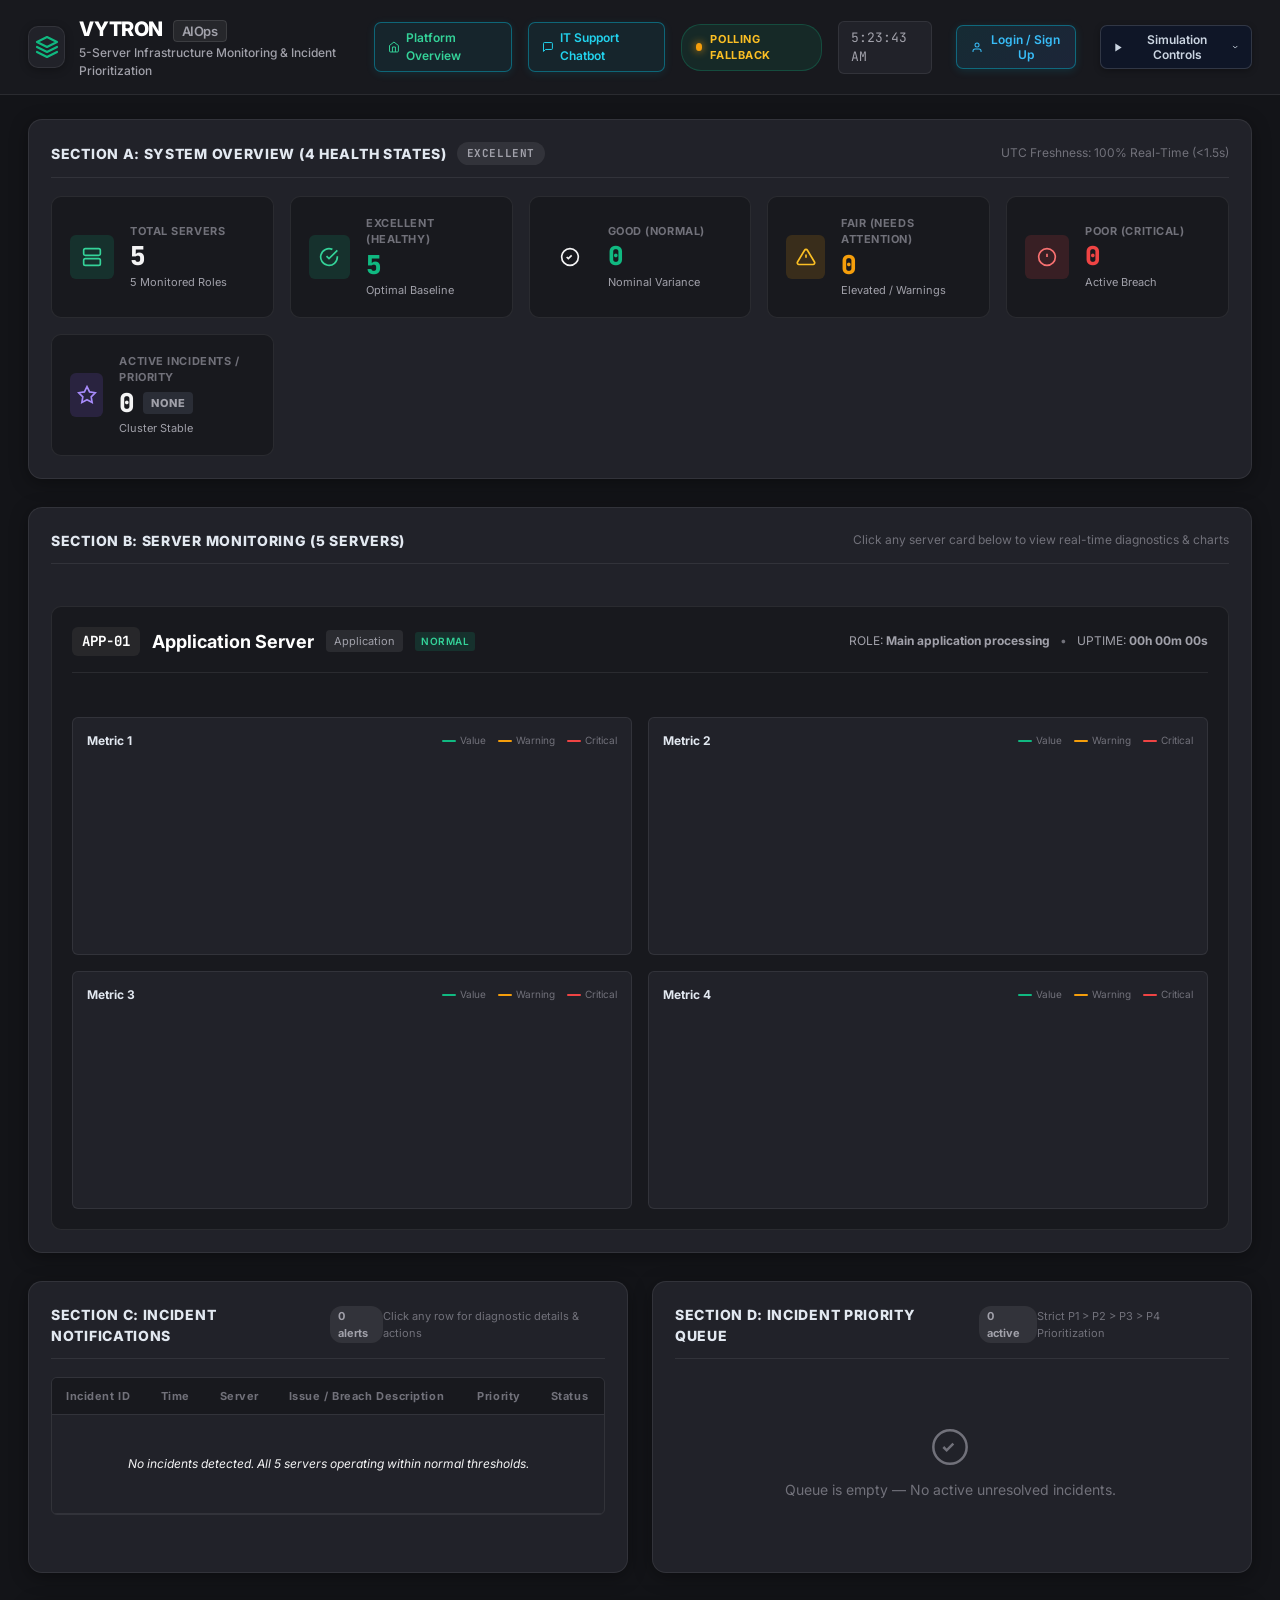
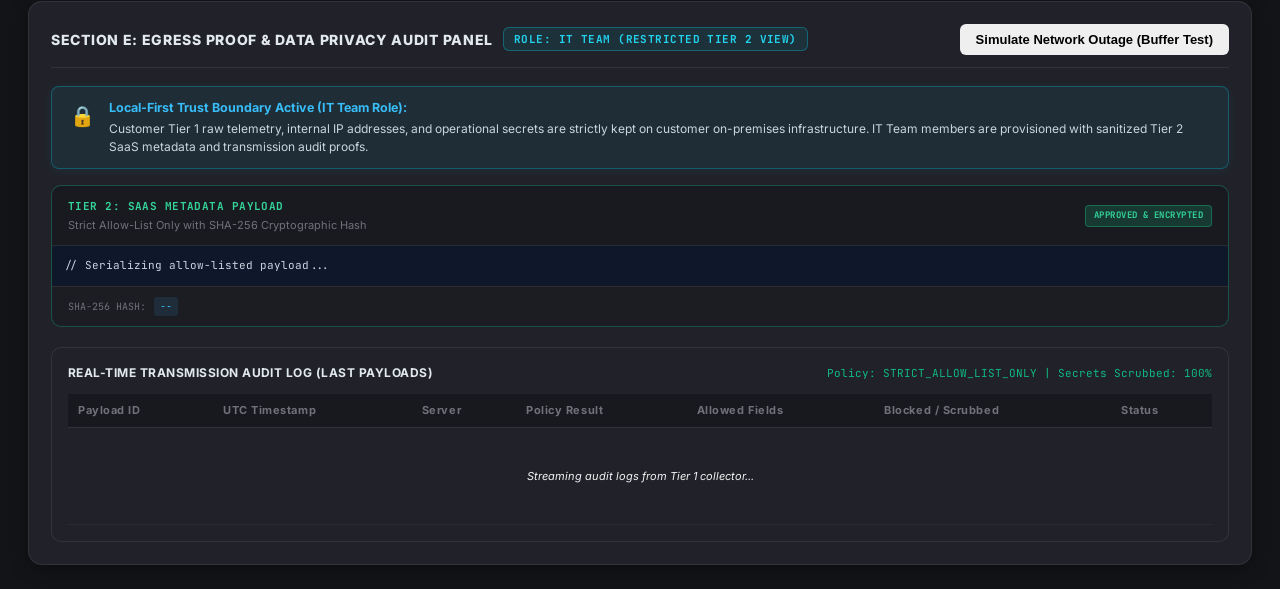
==== frontend/index.html @ 6c797051 "fix(egress): strictly enforce IT login hides Tier 1 customer local data and shows only Tier 2 metada" ====
<!DOCTYPE html>
<html lang="en">
<head>
  <meta charset="UTF-8">
  <meta name="viewport" content="width=device-width, initial-scale=1.0">
  <title>VYTRON — Infrastructure Monitoring & Incident Prioritization</title>
  <link rel="stylesheet" href="css/style.css?v=3.2">
  <link rel="preconnect" href="https://fonts.googleapis.com">
  <link rel="preconnect" href="https://fonts.gstatic.com" crossorigin>
  <link href="https://fonts.googleapis.com/css2?family=Inter:wght@400;500;600;700;800&family=JetBrains+Mono:wght@400;500;600;700&display=swap" rel="stylesheet">
  <!-- Google Identity Services (OAuth 2.0 / OpenID Connect) -->
  <script src="https://accounts.google.com/gsi/client" async defer></script>
</head>
<body>
  <!-- Header -->
  <header class="app-header">
    <div class="brand-section">
      <div class="brand-logo">
        <svg width="24" height="24" viewBox="0 0 24 24" fill="none" stroke="currentColor" stroke-width="2.2" stroke-linecap="round" stroke-linejoin="round">
          <polygon points="12 2 2 7 12 12 22 7 12 2"></polygon>
          <polyline points="2 17 12 22 22 17"></polyline>
          <polyline points="2 12 12 17 22 12"></polyline>
        </svg>
      </div>
      <div>
        <h1 class="brand-title">VYTRON <span>AIOps</span></h1>
        <p class="brand-subtitle">5-Server Infrastructure Monitoring & Incident Prioritization</p>
      </div>
    </div>

    <div class="header-status-group">
      <a href="hero.html" class="header-chat-btn" title="View VYTRON Hero & Platform Overview" style="display:inline-flex; align-items:center; gap:6px; text-decoration:none !important; font-family:'Inter',sans-serif; font-size:12px; font-weight:600; padding:6px 13px; border-radius:7px; border:1px solid rgba(16,185,129,0.45); color:#34d399 !important; background:rgba(16,185,129,0.08); box-shadow:0 2px 8px rgba(16,185,129,0.12); cursor:pointer;">
        <svg width="14" height="14" viewBox="0 0 24 24" fill="none" stroke="currentColor" stroke-width="2">
          <path d="M3 9l9-7 9 7v11a2 2 0 0 1-2 2H5a2 2 0 0 1-2-2z"></path>
          <polyline points="9 22 9 12 15 12 15 22"></polyline>
        </svg>
        <span>Platform Overview</span>
      </a>
      <a href="chat.html" class="header-chat-btn header-chat-pill" id="headerChatbotBtn" title="Open AI IT Manager Support Chatbot" style="display:inline-flex; align-items:center; gap:6px; text-decoration:none !important; font-family:'Inter',sans-serif; font-size:12px; font-weight:600; padding:6px 13px; border-radius:7px; border:1px solid rgba(6,182,212,0.45); color:#22d3ee !important; background:rgba(6,182,212,0.08); box-shadow:0 2px 8px rgba(6,182,212,0.12); cursor:pointer;">
        <svg width="14" height="14" viewBox="0 0 24 24" fill="none" stroke="currentColor" stroke-width="2">
          <path d="M21 15a2 2 0 0 1-2 2H7l-4 4V5a2 2 0 0 1 2-2h14a2 2 0 0 1 2 2z"></path>
        </svg>
        <span>IT Support Chatbot</span>
      </a>
      <div class="live-indicator" id="wsStatus">
        <span class="status-dot green"></span>
        <span class="status-label">LIVE STREAM</span>
      </div>
      <div class="clock-display" id="clockDisplay">--:--:--</div>

      <!-- Login / Sign Up & User Profile Slot -->
      <div id="authHeaderContainer" class="auth-header-container">
        <button id="btnOpenLoginModal" class="btn-auth-login" title="Sign in with Google">
          <svg width="15" height="15" viewBox="0 0 24 24" fill="none" stroke="currentColor" stroke-width="2">
            <path d="M20 21v-2a4 4 0 0 0-4-4H8a4 4 0 0 0-4 4v2"></path>
            <circle cx="12" cy="7" r="4"></circle>
          </svg>
          <span>Login / Sign Up</span>
        </button>
      </div>

      <!-- Simulation Engine Toggle Button (Right side of Login / Sign Up) -->
      <button id="btnToggleSimControls" class="btn-toggle-sim" title="Toggle Simulation Engine Controls" onclick="toggleSimulationControlBar()">
        <svg width="13" height="13" viewBox="0 0 24 24" fill="currentColor">
          <polygon points="5 3 19 12 5 21 5 3"></polygon>
        </svg>
        <span>Simulation Controls</span>
        <svg width="10" height="10" viewBox="0 0 24 24" fill="none" stroke="currentColor" stroke-width="2.5" class="sim-toggle-arrow">
          <polyline points="6 9 12 15 18 9"></polyline>
        </svg>
      </button>
    </div>
  </header>


  <!-- Simulation Control Bar (Hidden by Default, Toggleable via Header Button) -->
  <div class="control-bar-container collapsed" id="controlBarContainer" style="display: none;">
    <div class="control-bar">
      <div class="control-label-group">
        <span class="control-title">SIMULATION ENGINE:</span>
        <span class="scenario-status-pill" id="scenarioActivePill">Normal Baseline (All 5 Stable)</span>
      </div>

      <div class="control-actions">
        <div class="select-wrapper">
          <select id="scenarioSelect" class="scenario-dropdown">
            <option value="auto">🎲 Random Simulation (Auto 1–5 Servers)</option>
            <option value="1">🎯 Single-Server Random Incident (1 Server)</option>
            <option value="2">⚡ Dual-Server Random Incident (2 Servers)</option>
            <option value="3">🔥 Multi-Server Incident (3 Servers)</option>
            <option value="5">💥 Full Cluster Outage (All 5 Servers)</option>
          </select>
        </div>

        <button id="btnStart" class="btn btn-primary">
          <svg width="16" height="16" viewBox="0 0 24 24" fill="currentColor">
            <polygon points="5 3 19 12 5 21 5 3"></polygon>
          </svg>
          Start Simulation
        </button>

        <button id="btnStop" class="btn btn-secondary">
          <svg width="16" height="16" viewBox="0 0 24 24" fill="currentColor">
            <rect x="6" y="4" width="4" height="16"></rect>
            <rect x="14" y="4" width="4" height="16"></rect>
          </svg>
          Stop
        </button>

        <button id="btnReset" class="btn btn-danger">
          <svg width="16" height="16" viewBox="0 0 24 24" fill="none" stroke="currentColor" stroke-width="2">
            <path d="M3 12a9 9 0 1 0 9-9 9.75 9.75 0 0 0-6.74 2.74L3 8"></path>
            <path d="M3 3v5h5"></path>
          </svg>
          Reset All
        </button>
      </div>
    </div>
  </div>

  <main class="dashboard-main">
    <!-- SECTION A: System Overview (4 Health States & Cluster Health) -->
    <section class="section-container" id="sectionOverview">
      <div class="section-header">
        <div class="header-left">
          <h2 class="section-title">SECTION A: SYSTEM OVERVIEW (4 HEALTH STATES)</h2>
          <span class="section-badge health-badge" id="clusterHealthBadge">EXCELLENT</span>
        </div>
        <span class="section-meta" id="overviewFreshnessMeta">UTC Freshness: 100% Real-Time (&lt;1.5s)</span>
      </div>

      <div class="overview-grid">
        <!-- Card 1: Total Servers -->
        <div class="stat-card">
          <div class="stat-icon-wrap blue">
            <svg width="20" height="20" viewBox="0 0 24 24" fill="none" stroke="currentColor" stroke-width="2">
              <rect x="2" y="2" width="20" height="8" rx="2" ry="2"></rect>
              <rect x="2" y="14" width="20" height="8" rx="2" ry="2"></rect>
              <line x1="6" y1="6" x2="6.01" y2="6"></line>
              <line x1="6" y1="18" x2="6.01" y2="18"></line>
            </svg>
          </div>
          <div class="stat-body">
            <div class="stat-label">TOTAL SERVERS</div>
            <div class="stat-value" id="statTotalServers">5</div>
            <div class="stat-sub">5 Monitored Roles</div>
          </div>
        </div>

        <!-- Card 2: Excellent Health -->
        <div class="stat-card">
          <div class="stat-icon-wrap green">
            <svg width="20" height="20" viewBox="0 0 24 24" fill="none" stroke="currentColor" stroke-width="2">
              <path d="M22 11.08V12a10 10 0 1 1-5.93-9.14"></path>
              <polyline points="22 4 12 14.01 9 11.01"></polyline>
            </svg>
          </div>
          <div class="stat-body">
            <div class="stat-label">EXCELLENT (HEALTHY)</div>
            <div class="stat-value text-green" id="statExcellentServers">5</div>
            <div class="stat-sub" id="statNormalServersSub">Optimal Baseline</div>
            <span style="display:none;" id="statNormalServers">5</span>
          </div>
        </div>

        <!-- Card 3: Good Health -->
        <div class="stat-card">
          <div class="stat-icon-wrap cyan">
            <svg width="20" height="20" viewBox="0 0 24 24" fill="none" stroke="currentColor" stroke-width="2">
              <circle cx="12" cy="12" r="10"></circle>
              <path d="M8 12l2 2 4-4"></path>
            </svg>
          </div>
          <div class="stat-body">
            <div class="stat-label">GOOD (NORMAL)</div>
            <div class="stat-value text-green" id="statGoodServers">0</div>
            <div class="stat-sub">Nominal Variance</div>
          </div>
        </div>

        <!-- Card 4: Fair Health -->
        <div class="stat-card">
          <div class="stat-icon-wrap amber">
            <svg width="20" height="20" viewBox="0 0 24 24" fill="none" stroke="currentColor" stroke-width="2">
              <path d="M10.29 3.86L1.82 18a2 2 0 0 0 1.71 3h16.94a2 2 0 0 0 1.71-3L13.71 3.86a2 2 0 0 0-3.42 0z"></path>
              <line x1="12" y1="9" x2="12" y2="13"></line>
              <line x1="12" y1="17" x2="12.01" y2="17"></line>
            </svg>
          </div>
          <div class="stat-body">
            <div class="stat-label">FAIR (NEEDS ATTENTION)</div>
            <div class="stat-value text-amber" id="statFairServers">0</div>
            <div class="stat-sub">Elevated / Warnings</div>
            <span style="display:none;" id="statWarningServers">0</span>
          </div>
        </div>

        <!-- Card 5: Poor Health -->
        <div class="stat-card">
          <div class="stat-icon-wrap red">
            <svg width="20" height="20" viewBox="0 0 24 24" fill="none" stroke="currentColor" stroke-width="2">
              <circle cx="12" cy="12" r="10"></circle>
              <line x1="12" y1="8" x2="12" y2="12"></line>
              <line x1="12" y1="16" x2="12.01" y2="16"></line>
            </svg>
          </div>
          <div class="stat-body">
            <div class="stat-label">POOR (CRITICAL)</div>
            <div class="stat-value text-red" id="statPoorServers">0</div>
            <div class="stat-sub">Active Breach</div>
            <span style="display:none;" id="statCriticalServers">0</span>
          </div>
        </div>

        <!-- Card 6: Highest Priority Incident -->
        <div class="stat-card">
          <div class="stat-icon-wrap purple">
            <svg width="20" height="20" viewBox="0 0 24 24" fill="none" stroke="currentColor" stroke-width="2">
              <polygon points="12 2 15.09 8.26 22 9.27 17 14.14 18.18 21.02 12 17.77 5.82 21.02 7 14.14 2 9.27 8.91 8.26 12 2"></polygon>
            </svg>
          </div>
          <div class="stat-body">
            <div class="stat-label">ACTIVE INCIDENTS / PRIORITY</div>
            <div class="stat-value-group">
              <span class="stat-value" id="statActiveIncidents">0</span>
              <span class="priority-badge-lg p-none" id="statHighestPriorityBadge">NONE</span>
            </div>
            <div class="stat-sub" id="statHighestPriorityDesc">Cluster Stable</div>
          </div>
        </div>
      </div>
    </section>

    <!-- SECTION B: Server Monitoring -->
    <section class="section-container" id="sectionServers">
      <div class="section-header">
        <h2 class="section-title">SECTION B: SERVER MONITORING (5 SERVERS)</h2>
        <span class="section-meta">Click any server card below to view real-time diagnostics & charts</span>
      </div>

      <!-- 5 Dynamic Server Cards -->
      <div class="servers-grid" id="serversCardsGrid">
        <!-- Rendered dynamically by app.js -->
      </div>

      <!-- Detailed Server Diagnostics & Visual Charts -->
      <div class="server-detail-panel" id="serverDetailPanel">
        <div class="detail-panel-header">
          <div class="server-title-group">
            <span class="server-badge" id="detailServerId">APP-01</span>
            <h3 class="server-title" id="detailServerName">Application Server</h3>
            <span class="server-type-pill" id="detailServerType">Application</span>
            <span class="status-pill status-normal" id="detailServerStatus">NORMAL</span>
          </div>
          <div class="server-meta-group">
            <span class="meta-label">ROLE: <strong id="detailServerRole">Main application processing</strong></span>
            <span class="meta-separator">•</span>
            <span class="meta-label">UPTIME: <strong id="detailServerUptime">00h 00m 00s</strong></span>
          </div>
        </div>

        <!-- 4 Metric Cards for Selected Server -->
        <div class="metric-parameters-grid" id="detailParametersGrid">
          <!-- Rendered dynamically -->
        </div>

        <!-- 4 Line Charts with Threshold Lines -->
        <div class="charts-grid" id="detailChartsGrid">
          <div class="chart-box">
            <div class="chart-header">
              <span class="chart-title" id="chart1Title">Metric 1</span>
              <div class="chart-legend">
                <span class="legend-item"><span class="legend-line telemetry"></span> Value</span>
                <span class="legend-item"><span class="legend-line warning"></span> Warning</span>
                <span class="legend-item"><span class="legend-line critical"></span> Critical</span>
              </div>
            </div>
            <div class="chart-canvas-container">
              <canvas id="chartCanvas1"></canvas>
            </div>
          </div>

          <div class="chart-box">
            <div class="chart-header">
              <span class="chart-title" id="chart2Title">Metric 2</span>
              <div class="chart-legend">
                <span class="legend-item"><span class="legend-line telemetry"></span> Value</span>
                <span class="legend-item"><span class="legend-line warning"></span> Warning</span>
                <span class="legend-item"><span class="legend-line critical"></span> Critical</span>
              </div>
            </div>
            <div class="chart-canvas-container">
              <canvas id="chartCanvas2"></canvas>
            </div>
          </div>

          <div class="chart-box">
            <div class="chart-header">
              <span class="chart-title" id="chart3Title">Metric 3</span>
              <div class="chart-legend">
                <span class="legend-item"><span class="legend-line telemetry"></span> Value</span>
                <span class="legend-item"><span class="legend-line warning"></span> Warning</span>
                <span class="legend-item"><span class="legend-line critical"></span> Critical</span>
              </div>
            </div>
            <div class="chart-canvas-container">
              <canvas id="chartCanvas3"></canvas>
            </div>
          </div>

          <div class="chart-box">
            <div class="chart-header">
              <span class="chart-title" id="chart4Title">Metric 4</span>
              <div class="chart-legend">
                <span class="legend-item"><span class="legend-line telemetry"></span> Value</span>
                <span class="legend-item"><span class="legend-line warning"></span> Warning</span>
                <span class="legend-item"><span class="legend-line critical"></span> Critical</span>
              </div>
            </div>
            <div class="chart-canvas-container">
              <canvas id="chartCanvas4"></canvas>
            </div>
          </div>
        </div>
      </div>
    </section>

    <!-- Lower Dual Split: SECTION C & SECTION D -->
    <div class="lower-sections-split">
      <!-- SECTION C: Notifications -->
      <section class="section-container split-left" id="sectionNotifications">
        <div class="section-header">
          <div class="header-left">
            <h2 class="section-title">SECTION C: INCIDENT NOTIFICATIONS</h2>
            <span class="section-badge" id="notificationsCountBadge">0 alerts</span>
          </div>
          <span class="section-hint">Click any row for diagnostic details & actions</span>
        </div>

        <div class="notifications-table-container">
          <table class="data-table" id="notificationsTable">
            <thead>
              <tr>
                <th>Incident ID</th>
                <th>Time</th>
                <th>Server</th>
                <th>Issue / Breach Description</th>
                <th>Priority</th>
                <th>Status</th>
              </tr>
            </thead>
            <tbody id="notificationsTbody">
              <tr>
                <td colspan="6" class="empty-state">No incidents detected. All 5 servers operating within normal thresholds.</td>
              </tr>
            </tbody>
          </table>
        </div>
      </section>

      <!-- SECTION D: Priority Queue -->
      <section class="section-container split-right" id="sectionPriorityQueue">
        <div class="section-header">
          <div class="header-left">
            <h2 class="section-title">SECTION D: INCIDENT PRIORITY QUEUE</h2>
            <span class="section-badge" id="queueCountBadge">0 active</span>
          </div>
          <span class="section-hint">Strict P1 &gt; P2 &gt; P3 &gt; P4 Prioritization</span>
        </div>

        <div class="priority-queue-list" id="priorityQueueList">
          <div class="empty-state-queue">
            <svg width="40" height="40" viewBox="0 0 24 24" fill="none" stroke="currentColor" stroke-width="1.5">
              <circle cx="12" cy="12" r="10"></circle>
              <path d="M8 12l2 2 4-4"></path>
            </svg>
            <p>Queue is empty — No active unresolved incidents.</p>
          </div>
        </div>
      </section>
    </div>

    <!-- SECTION E: Egress Proof & Privacy Audit Panel (Mandatory Hackathon Criterion) -->
    <section class="section-container" id="sectionEgressProof">
      <div class="section-header">
        <div class="header-left">
          <h2 class="section-title">SECTION E: EGRESS PROOF &amp; DATA PRIVACY AUDIT PANEL</h2>
          <span class="egress-role-badge" id="egressRoleBadge">ROLE: IT TEAM (RESTRICTED TIER 2 VIEW)</span>
        </div>
        <div class="header-right">
          <button id="btnToggleOutage" class="btn btn-sm btn-outline-warning" onclick="toggleOutageSimulation()">
            <span id="outageBtnText">Simulate Network Outage (Buffer Test)</span>
          </button>
        </div>
      </div>

      <!-- IT Team Privacy Assurance Callout -->
      <div class="it-privacy-banner" id="itPrivacyBanner">
        <div class="privacy-banner-icon">🔒</div>
        <div class="privacy-banner-content">
          <strong>Local-First Trust Boundary Active (IT Team Role):</strong>
          <p>Customer Tier 1 raw telemetry, internal IP addresses, and operational secrets are strictly kept on customer on-premises infrastructure. IT Team members are provisioned with sanitized Tier 2 SaaS metadata and transmission audit proofs.</p>
        </div>
      </div>

      <!-- Live Egress Proof Display (Tier 1 Kept Local, Tier 2 SaaS Transmitted) -->
      <div class="egress-diff-grid it-team-mode" id="egressDiffGrid">
        <!-- Left: Tier 1 Raw Local Telemetry (Admin / Authorized Local Inspection Only) -->
        <div class="egress-diff-card tier1-card" id="egressTier1Card" style="display: none;">
          <div class="diff-card-header">
            <div class="diff-header-title">
              <span class="diff-badge tier1-badge">TIER 1: CUSTOMER LOCAL DATA</span>
              <span class="diff-subtitle" id="tier1Subtitle">Raw Logs, Internal IPs &amp; Injected Secrets (Kept Local)</span>
            </div>
            <span class="privacy-status-pill blocked" id="tier1StatusPill">BLOCKED FROM EGRESS</span>
          </div>
          <div class="diff-code-wrapper" id="tier1CodeWrapper">
            <pre class="diff-json" id="egressRawJson">// Streaming customer-local telemetry...</pre>
          </div>
          <div class="diff-card-footer">
            <span class="footer-note" id="tier1FooterNote">🚫 Red fields (credentials, internal IPs, raw queries) are stripped by policy before transmission.</span>
          </div>
        </div>

        <!-- Right: Tier 2 SaaS Transmitted Metadata -->
        <div class="egress-diff-card tier2-card" id="egressTier2Card">
          <div class="diff-card-header">
            <div class="diff-header-title">
              <span class="diff-badge tier2-badge">TIER 2: SAAS METADATA PAYLOAD</span>
              <span class="diff-subtitle">Strict Allow-List Only with SHA-256 Cryptographic Hash</span>
            </div>
            <span class="privacy-status-pill approved" id="egressPolicyResult">APPROVED &amp; ENCRYPTED</span>
          </div>
          <div class="diff-code-wrapper">
            <pre class="diff-json" id="egressSanitizedJson">// Serializing allow-listed payload...</pre>
          </div>
          <div class="diff-card-footer">
            <div class="hash-display">
              <span class="hash-label">SHA-256 HASH:</span>
              <code class="hash-val" id="egressSha256">--</code>
            </div>
          </div>
        </div>
      </div>

      <!-- Transmission Audit Log Table -->
      <div class="egress-audit-box">
        <div class="audit-box-header">
          <span class="audit-title">REAL-TIME TRANSMISSION AUDIT LOG (LAST PAYLOADS)</span>
          <span class="audit-stats" id="egressAuditStats">Policy: STRICT_ALLOW_LIST_ONLY | Secrets Scrubbed: 100%</span>
        </div>
        <div class="audit-table-wrap">
          <table class="data-table audit-table" id="egressAuditTable">
            <thead>
              <tr>
                <th>Payload ID</th>
                <th>UTC Timestamp</th>
                <th>Server</th>
                <th>Policy Result</th>
                <th>Allowed Fields</th>
                <th>Blocked / Scrubbed</th>
                <th>Status</th>
              </tr>
            </thead>
            <tbody id="egressAuditTbody">
              <tr>
                <td colspan="7" class="empty-state">Streaming audit logs from Tier 1 collector...</td>
              </tr>
            </tbody>
          </table>
        </div>
      </div>
    </section>
  </main>

  <!-- Incident Diagnostic Modal -->
  <div class="modal-backdrop" id="incidentModalBackdrop">
    <div class="modal-box" id="incidentModalBox">
      <div class="modal-header">
        <div class="modal-title-wrap">
          <span class="priority-badge-modal" id="modalPriorityBadge">P1</span>
          <div>
            <h3 class="modal-title" id="modalIncidentId">INC-2026-0001</h3>
            <span class="modal-subtitle" id="modalServerLabel">APP-01 — Application Server</span>
          </div>
        </div>
        <button class="modal-close-btn" id="modalCloseBtn">&times;</button>
      </div>

      <div class="modal-body">
        <div class="modal-info-grid">
          <div class="modal-info-card">
            <div class="card-label">SEVERITY LEVEL</div>
            <div class="card-value" id="modalSeverity">CRITICAL</div>
          </div>
          <div class="modal-info-card">
            <div class="card-label">CURRENT STATUS</div>
            <div class="card-value" id="modalStatus">OPEN</div>
          </div>
          <div class="modal-info-card">
            <div class="card-label">TIME DETECTED</div>
            <div class="card-value" id="modalTimeDetected">--:--:--</div>
          </div>
          <div class="modal-info-card">
            <div class="card-label">TIME RESOLVED</div>
            <div class="card-value" id="modalTimeResolved">Active</div>
          </div>
        </div>

        <div class="modal-metric-box">
          <div class="metric-box-title">THRESHOLD EVALUATION</div>
          <div class="metric-comparison">
            <div class="metric-comp-item">
              <span class="comp-label">Observed Reading:</span>
              <strong class="comp-val red" id="modalObserved">94.5 %</strong>
            </div>
            <div class="metric-arrow">➔</div>
            <div class="metric-comp-item">
              <span class="comp-label">Breached Threshold:</span>
              <strong class="comp-val" id="modalThreshold">90.0 %</strong>
            </div>
            <div class="metric-comp-item">
              <span class="comp-label">Parameter:</span>
              <strong class="comp-val highlight" id="modalParamName">CPU Utilization</strong>
            </div>
          </div>
          <p class="modal-issue-desc" id="modalIssueDesc">Description...</p>
        </div>

        <div class="modal-action-box">
          <div class="action-box-header">
            <svg width="18" height="18" viewBox="0 0 24 24" fill="none" stroke="currentColor" stroke-width="2">
              <polygon points="13 2 3 14 12 14 11 22 21 10 12 10 13 2"></polygon>
            </svg>
            <span>RECOMMENDED REMEDIATION ACTION</span>
          </div>
          <p class="action-text" id="modalRecommendedAction">Recommended action text...</p>
        </div>

        <!-- RAG AI Troubleshooting Investigation Section -->
        <div class="ai-troubleshoot-box" id="modalAiSection">
          <div class="ai-box-header">
            <div class="ai-header-title">
              <svg width="20" height="20" viewBox="0 0 24 24" fill="none" stroke="#a78bfa" stroke-width="2">
                <path d="M12 2v4M12 18v4M4.93 4.93l2.83 2.83M16.24 16.24l2.83 2.83M2 12h4M18 12h4M4.93 19.07l2.83-2.83M16.24 7.76l2.83-2.83"></path>
              </svg>
              <span>AI TROUBLESHOOTING & ROOT CAUSE ANALYSIS (RAG)</span>
            </div>
            <button class="btn btn-ai-investigate" id="btnInvestigateAi">
              <svg width="14" height="14" viewBox="0 0 24 24" fill="currentColor">
                <polygon points="13 2 3 14 12 14 11 22 21 10 12 10 13 2"></polygon>
              </svg>
              Investigate with AI
            </button>
          </div>

          <!-- Loading State -->
          <div class="ai-loading-container" id="modalAiLoading" style="display: none;">
            <div class="ai-spinner"></div>
            <div class="ai-loading-text">
              <p><strong>Querying ChromaDB Vector Knowledge Base...</strong></p>
              <p class="ai-loading-sub">Retrieving technical documentation & synthesizing 8-section investigation guidance</p>
            </div>
          </div>

          <!-- Output Container -->
          <div class="ai-content-container" id="modalAiContent" style="display: none;">
            <!-- Dynamically populated by modal.js -->
          </div>
        </div>
      </div>

      <div class="modal-footer">
        <button class="btn btn-secondary" id="modalAcknowledgeBtn">Close</button>
      </div>
    </div>
  </div>

  <!-- Authentication Modal (Google Sign-In & Role Selection) -->
  <div class="modal-backdrop" id="authModal" style="display:none;">
    <div class="modal-box auth-modal-card">
      <div class="modal-header auth-modal-header">
        <div class="auth-header-title-wrap">
          <div class="auth-logo-icon">
            <svg width="22" height="22" viewBox="0 0 24 24" fill="none" stroke="currentColor" stroke-width="2.2" stroke-linecap="round" stroke-linejoin="round">
              <polygon points="12 2 2 7 12 12 22 7 12 2"></polygon>
              <polyline points="2 17 12 22 22 17"></polyline>
              <polyline points="2 12 12 17 22 12"></polyline>
            </svg>
          </div>
          <div>
            <h2 class="auth-modal-title">Welcome to VYTRON</h2>
            <p class="auth-modal-subtitle">Sign in to access your observability platform.</p>
          </div>
        </div>
        <button class="modal-close-btn" id="btnAuthModalClose" aria-label="Close modal">&times;</button>
      </div>

      <div class="modal-body auth-modal-body">
        <!-- Error / Status Notice Banner -->
        <div id="authAlertBanner" class="auth-alert-banner hidden"></div>

        <!-- Role Selection (Required before Sign-In) -->
        <div class="auth-section">
          <label class="auth-section-label">
            <span>Select your role</span>
            <span class="auth-required-tag">Required</span>
          </label>

          <div class="role-selection-grid">
            <!-- Role Option 1: IT Team -->
            <label class="role-card selected" id="roleCardItTeam">
              <input type="radio" name="vytronRole" value="it_team" id="roleRadioItTeam" checked class="role-radio-input">
              <div class="role-card-content">
                <div class="role-card-header">
                  <div class="role-icon it-icon">
                    <svg width="18" height="18" viewBox="0 0 24 24" fill="none" stroke="currentColor" stroke-width="2">
                      <rect x="2" y="2" width="20" height="8" rx="2" ry="2"></rect>
                      <rect x="2" y="14" width="20" height="8" rx="2" ry="2"></rect>
                      <line x1="6" y1="6" x2="6.01" y2="6"></line>
                      <line x1="6" y1="18" x2="6.01" y2="18"></line>
                    </svg>
                  </div>
                  <div>
                    <span class="role-title">IT Team</span>
                    <span class="role-badge it-badge">Default</span>
                  </div>
                </div>
                <p class="role-desc">Monitor infrastructure, inspect server health, investigate incidents, and access AI troubleshooting assistance.</p>
              </div>
            </label>

            <!-- Role Option 2: Admin -->
            <label class="role-card" id="roleCardAdmin">
              <input type="radio" name="vytronRole" value="admin" id="roleRadioAdmin" class="role-radio-input">
              <div class="role-card-content">
                <div class="role-card-header">
                  <div class="role-icon admin-icon">
                    <svg width="18" height="18" viewBox="0 0 24 24" fill="none" stroke="currentColor" stroke-width="2">
                      <path d="M12 22s8-4 8-10V5l-8-3-8 3v7c0 6 8 10 8 10z"></path>
                    </svg>
                  </div>
                  <div>
                    <span class="role-title">Admin</span>
                    <span class="role-badge admin-badge">Approval Required</span>
                  </div>
                </div>
                <p class="role-desc">Manage users, access permissions, and platform configuration.</p>
              </div>
            </label>
          </div>
        </div>

        <!-- Google OAuth 2.0 / OpenID Connect Button -->
        <div class="auth-section">
          <div class="google-auth-container">
            <!-- Native Styled Google Button -->
            <button id="btnContinueWithGoogle" class="btn-google-continue">
              <svg width="18" height="18" viewBox="0 0 24 24" class="google-svg">
                <path fill="#4285F4" d="M22.56 12.25c0-.78-.07-1.53-.2-2.25H12v4.26h5.92c-.26 1.37-1.04 2.53-2.21 3.31v2.77h3.57c2.08-1.92 3.28-4.74 3.28-8.09z"/>
                <path fill="#34A853" d="M12 23c2.97 0 5.46-.98 7.28-2.66l-3.57-2.77c-.98.66-2.23 1.06-3.71 1.06-2.86 0-5.29-1.93-6.16-4.53H2.18v2.84C3.99 20.53 7.7 23 12 23z"/>
                <path fill="#FBBC05" d="M5.84 14.09c-.22-.66-.35-1.36-.35-2.09s.13-1.43.35-2.09V7.06H2.18C1.43 8.55 1 10.22 1 12s.43 3.45 1.18 4.94l2.85-2.22.81-.63z"/>
                <path fill="#EA4335" d="M12 5.38c1.62 0 3.06.56 4.21 1.64l3.15-3.15C17.45 2.09 14.97 1 12 1 7.7 1 3.99 3.47 2.18 7.06l3.66 2.84c.87-2.6 3.3-4.52 6.16-4.52z"/>
              </svg>
              <span>Continue with Google</span>
            </button>

            <!-- Container for Google Identity Services Client Render -->
            <div id="googleGsiButtonDiv" style="display:none;"></div>
          </div>

          <!-- Unconfigured OAuth Notice (shown if GOOGLE_CLIENT_ID missing) -->
          <div id="oauthNotConfiguredNotice" class="oauth-config-notice hidden">
            <div class="oauth-notice-icon">⚠️</div>
            <div class="oauth-notice-content">
              <strong>Google OAuth Not Configured:</strong>
              <p>Set <code>GOOGLE_CLIENT_ID</code> and <code>GOOGLE_CLIENT_SECRET</code> in your <code>.env</code> file to enable live Google Sign-In. See <code>.env.example</code> for details.</p>
            </div>
          </div>
        </div>

        <div class="auth-security-footer-note">
          <svg width="13" height="13" viewBox="0 0 24 24" fill="none" stroke="currentColor" stroke-width="2">
            <rect x="3" y="11" width="18" height="11" rx="2" ry="2"></rect>
            <path d="M7 11V7a5 5 0 0 1 10 0v4"></path>
          </svg>
          <span>Admin role requests are validated by backend policy. Unauthorized users cannot self-escalate.</span>
        </div>
      </div>

      <div class="modal-footer auth-modal-footer">
        <button class="btn btn-secondary" id="btnAuthCancel">Cancel</button>
      </div>
    </div>
  </div>

  <!-- Admin Users & Role Management Modal -->
  <div class="modal-backdrop" id="adminUsersModal" style="display:none;">
    <div class="modal-box admin-modal-card">
      <div class="modal-header">
        <div class="auth-header-title-wrap">
          <div class="auth-logo-icon admin-accent">
            <svg width="20" height="20" viewBox="0 0 24 24" fill="none" stroke="currentColor" stroke-width="2">
              <path d="M17 21v-2a4 4 0 0 0-4-4H5a4 4 0 0 0-4 4v2"></path>
              <circle cx="9" cy="7" r="4"></circle>
              <path d="M23 21v-2a4 4 0 0 0-3-3.87"></path>
              <path d="M16 3.13a4 4 0 0 1 0 7.75"></path>
            </svg>
          </div>
          <div>
            <h2 class="auth-modal-title">Platform Access & User Roles</h2>
            <p class="auth-modal-subtitle">Manage authorized IT Team members and Administrator assignments.</p>
          </div>
        </div>
        <button class="modal-close-btn" id="btnAdminModalClose">&times;</button>
      </div>
      <div class="modal-body">
        <div id="adminUsersTableContainer">
          <table class="admin-table">
            <thead>
              <tr>
                <th>User</th>
                <th>Email</th>
                <th>Role</th>
                <th>Status</th>
                <th>Actions</th>
              </tr>
            </thead>
            <tbody id="adminUsersTableBody">
              <tr><td colspan="5" style="text-align:center; padding:15px;">Loading users...</td></tr>
            </tbody>
          </table>
        </div>
      </div>
      <div class="modal-footer">
        <button class="btn btn-secondary" id="btnAdminClose">Close</button>
      </div>
    </div>
  </div>

  <!-- Scripts -->
  <script src="js/chart.min.js?v=2.3"></script>
  <script src="js/charts.js?v=2.3"></script>
  <script src="js/modal.js?v=2.3"></script>
  <script src="js/app.js?v=3.0"></script>
  <script src="js/auth.js?v=3.3"></script>
</body>
</html>
---- frontend/css/style.css ----
/* ==========================================================================
   VYTRON — Modern Dark Theme Stylesheet
   Optimized for high-contrast presentation and hackathon demonstrations
   ========================================================================== */

:root {
  /* Clean Light Black (Charcoal/Graphite) Theme with Strategic Green & Red */
  --bg-darkest: #131418;
  --bg-main: #18191e;
  --bg-card: #212229;
  --bg-card-hover: #292b34;
  --bg-elevated: #2c2e38;
  --border-subtle: rgba(255, 255, 255, 0.08);
  --border-active: rgba(255, 255, 255, 0.2);
  --border-highlight: #ffffff;

  --text-main: #f4f4f5;
  --text-muted: #a1a1aa;
  --text-dim: #71717a;

  --accent-cyan: #10b981;
  --accent-green: #10b981;
  --accent-blue: #27272a;
  --accent-purple: #8b5cf6;
  --status-green: #10b981;
  --status-amber: #f59e0b;
  --status-red: #ef4444;

  --p1-color: #ef4444;
  --p1-bg: rgba(239, 68, 68, 0.16);
  --p2-color: #f97316;
  --p2-bg: rgba(249, 115, 22, 0.16);
  --p3-color: #eab308;
  --p3-bg: rgba(234, 179, 8, 0.16);
  --p4-color: #10b981;
  --p4-bg: rgba(16, 185, 129, 0.16);

  --font-sans: 'Inter', -apple-system, BlinkMacSystemFont, 'Segoe UI', Roboto, sans-serif;
  --font-mono: 'JetBrains Mono', 'Fira Code', monospace;
  --radius-sm: 6px;
  --radius-md: 10px;
  --radius-lg: 14px;
  --shadow-card: 0 4px 18px rgba(0, 0, 0, 0.35);
  --shadow-glow-red: 0 0 25px rgba(239, 68, 68, 0.35);
  --shadow-glow-blue: 0 0 25px rgba(255, 255, 255, 0.15);
  --shadow-glow-green: 0 0 25px rgba(16, 185, 129, 0.35);
}

* {
  margin: 0;
  padding: 0;
  box-sizing: border-box;
}

body {
  background-color: var(--bg-darkest);
  color: var(--text-main);
  font-family: var(--font-sans);
  font-size: 14px;
  line-height: 1.5;
  min-height: 100vh;
  display: flex;
  flex-direction: column;
  overflow-x: hidden;
}

/* ── Top Header ────────────────────────────────────────────────────────── */

.app-header {
  background: var(--bg-main);
  border-bottom: 1px solid var(--border-subtle);
  padding: 14px 28px;
  display: flex;
  align-items: center;
  justify-content: space-between;
  position: sticky;
  top: 0;
  z-index: 50;
  backdrop-filter: blur(10px);
}

.brand-section {
  display: flex;
  align-items: center;
  gap: 14px;
}

.brand-logo {
  background: var(--bg-card);
  border: 1px solid var(--border-subtle);
  width: 42px;
  height: 42px;
  border-radius: var(--radius-md);
  display: flex;
  align-items: center;
  justify-content: center;
  color: #10b981;
  box-shadow: 0 2px 8px rgba(0, 0, 0, 0.3);
}

.brand-title {
  font-size: 20px;
  font-weight: 800;
  letter-spacing: -0.02em;
  color: #ffffff;
}

.brand-title span {
  color: #a1a1aa;
  font-weight: 600;
  font-size: 13px;
  background: rgba(255, 255, 255, 0.06);
  padding: 2px 8px;
  border-radius: 4px;
  margin-left: 6px;
  border: 1px solid rgba(255, 255, 255, 0.1);
}

.brand-subtitle {
  font-size: 12px;
  color: var(--text-muted);
  font-weight: 500;
}

.header-status-group {
  display: flex;
  align-items: center;
  gap: 16px;
}

.live-indicator {
  display: flex;
  align-items: center;
  gap: 8px;
  background: rgba(16, 185, 129, 0.1);
  border: 1px solid rgba(16, 185, 129, 0.25);
  padding: 6px 14px;
  border-radius: 20px;
}

.status-dot {
  width: 8px;
  height: 8px;
  border-radius: 50%;
  background: var(--status-green);
  box-shadow: 0 0 8px var(--status-green);
  animation: pulse-dot 1.8s infinite;
}

.status-label {
  font-size: 11px;
  font-weight: 700;
  letter-spacing: 0.05em;
  color: var(--status-green);
}

.clock-display {
  font-family: var(--font-mono);
  font-size: 13px;
  color: var(--text-muted);
  background: var(--bg-card);
  padding: 6px 12px;
  border-radius: var(--radius-sm);
  border: 1px solid var(--border-subtle);
}

/* ── Control Bar ───────────────────────────────────────────────────────── */

.control-bar-container {
  background: var(--bg-main);
  border-bottom: 1px solid var(--border-subtle);
  padding: 12px 28px;
  transition: all 0.25s cubic-bezier(0.16, 1, 0.3, 1);
}

.control-bar-container.collapsed {
  display: none !important;
}

.control-bar {
  display: flex;
  align-items: center;
  justify-content: space-between;
  flex-wrap: wrap;
  gap: 16px;
  max-width: 1600px;
  margin: 0 auto;
}

.control-label-group {
  display: flex;
  align-items: center;
  gap: 12px;
}

.control-title {
  font-size: 12px;
  font-weight: 700;
  letter-spacing: 0.06em;
  color: var(--text-dim);
}

.scenario-status-pill {
  font-size: 12px;
  font-weight: 600;
  padding: 5px 12px;
  border-radius: 16px;
  background: rgba(255, 255, 255, 0.05);
  color: #d4d4d8;
  border: 1px solid rgba(255, 255, 255, 0.1);
}

.scenario-status-pill.active {
  background: rgba(239, 68, 68, 0.15);
  color: #f87171;
  border-color: rgba(239, 68, 68, 0.4);
  animation: pulse-glow 2s infinite;
}

.scenario-status-pill.paused {
  background: rgba(245, 158, 11, 0.15);
  color: #fbbf24;
  border-color: rgba(245, 158, 11, 0.4);
}

.control-actions {
  display: flex;
  align-items: center;
  gap: 10px;
}

.select-wrapper select {
  background: var(--bg-card);
  border: 1px solid var(--border-subtle);
  color: var(--text-main);
  padding: 8px 14px;
  border-radius: var(--radius-sm);
  font-size: 13px;
  font-weight: 500;
  outline: none;
  cursor: pointer;
  min-width: 380px;
  transition: all 0.2s ease;
}

.select-wrapper select:focus {
  border-color: rgba(255, 255, 255, 0.3);
  box-shadow: 0 0 0 2px rgba(255, 255, 255, 0.08);
}

.btn {
  display: inline-flex;
  align-items: center;
  gap: 8px;
  padding: 8px 16px;
  border-radius: var(--radius-sm);
  font-size: 13px;
  font-weight: 600;
  cursor: pointer;
  border: none;
  transition: all 0.2s ease;
}

.btn-primary {
  background: #10b981;
  color: #09090b;
  font-weight: 700;
  box-shadow: 0 2px 10px rgba(16, 185, 129, 0.25);
}

.btn-primary:hover {
  background: #059669;
  color: #ffffff;
  transform: translateY(-1px);
}

.btn-secondary {
  background: rgba(239, 68, 68, 0.12);
  border: 1px solid rgba(239, 68, 68, 0.3);
  color: #f87171;
}

.btn-secondary:hover {
  background: rgba(239, 68, 68, 0.25);
  border-color: var(--status-red);
  color: #ffffff;
}

.btn-danger {
  background: rgba(255, 255, 255, 0.06);
  border: 1px solid rgba(255, 255, 255, 0.12);
  color: #a1a1aa;
}

.btn-danger:hover {
  background: rgba(255, 255, 255, 0.12);
  border-color: rgba(255, 255, 255, 0.25);
  color: #ffffff;
}

/* ── Main Layout ───────────────────────────────────────────────────────── */

.dashboard-main {
  flex: 1;
  max-width: 1600px;
  width: 100%;
  margin: 0 auto;
  padding: 24px 28px;
  display: flex;
  flex-direction: column;
  gap: 28px;
}

.section-container {
  background: var(--bg-card);
  border: 1px solid var(--border-subtle);
  border-radius: var(--radius-lg);
  padding: 22px;
  box-shadow: var(--shadow-card);
}

.section-header {
  display: flex;
  align-items: center;
  justify-content: space-between;
  margin-bottom: 18px;
  border-bottom: 1px solid var(--border-subtle);
  padding-bottom: 12px;
}

.section-title {
  font-size: 14px;
  font-weight: 800;
  letter-spacing: 0.05em;
  color: #e2e8f0;
}

.section-meta {
  font-size: 12px;
  color: var(--text-dim);
}

/* ── Section A: Stat Cards ─────────────────────────────────────────────── */

.overview-grid {
  display: grid;
  grid-template-columns: repeat(5, 1fr);
  gap: 16px;
}

.stat-card {
  background: var(--bg-main);
  border: 1px solid var(--border-subtle);
  border-radius: var(--radius-md);
  padding: 18px;
  display: flex;
  align-items: center;
  gap: 16px;
  transition: transform 0.2s ease, border-color 0.2s ease;
}

.stat-card:hover {
  transform: translateY(-2px);
  border-color: rgba(255, 255, 255, 0.15);
}

.stat-icon-wrap {
  width: 44px;
  height: 44px;
  border-radius: var(--radius-sm);
  display: flex;
  align-items: center;
  justify-content: center;
}

.stat-icon-wrap.blue { background: rgba(16, 185, 129, 0.15); color: #34d399; }
.stat-icon-wrap.green { background: rgba(16, 185, 129, 0.15); color: #34d399; }
.stat-icon-wrap.amber { background: rgba(245, 158, 11, 0.15); color: #fbbf24; }
.stat-icon-wrap.red { background: rgba(239, 68, 68, 0.15); color: #f87171; }
.stat-icon-wrap.purple { background: rgba(139, 92, 246, 0.15); color: #a78bfa; }

.stat-body {
  display: flex;
  flex-direction: column;
}

.stat-label {
  font-size: 11px;
  font-weight: 700;
  letter-spacing: 0.05em;
  color: var(--text-dim);
}

.stat-value {
  font-size: 26px;
  font-weight: 800;
  line-height: 1.1;
  margin: 3px 0;
  font-family: var(--font-mono);
}

.stat-value-group {
  display: flex;
  align-items: center;
  gap: 8px;
}

.stat-sub {
  font-size: 11px;
  color: var(--text-muted);
}

.text-green { color: var(--status-green); }
.text-amber { color: var(--status-amber); }
.text-red { color: var(--status-red); }
.text-cyan { color: var(--accent-cyan); }

.priority-badge-lg {
  font-size: 11px;
  font-weight: 800;
  padding: 3px 8px;
  border-radius: 4px;
  letter-spacing: 0.04em;
}

.priority-badge-lg.p-none { background: rgba(148, 163, 184, 0.15); color: var(--text-muted); }
.priority-badge-lg.p-p1 { background: var(--p1-bg); color: var(--p1-color); border: 1px solid var(--p1-color); }
.priority-badge-lg.p-p2 { background: var(--p2-bg); color: var(--p2-color); border: 1px solid var(--p2-color); }
.priority-badge-lg.p-p3 { background: var(--p3-bg); color: var(--p3-color); border: 1px solid var(--p3-color); }
.priority-badge-lg.p-p4 { background: var(--p4-bg); color: var(--p4-color); border: 1px solid var(--p4-color); }

/* ── Section B: 5 Servers Grid ─────────────────────────────────────────── */

.servers-grid {
  display: grid;
  grid-template-columns: repeat(5, 1fr);
  gap: 16px;
  margin-bottom: 24px;
}

.server-summary-card {
  background: var(--bg-main);
  border: 1px solid var(--border-subtle);
  border-radius: var(--radius-md);
  padding: 16px;
  cursor: pointer;
  transition: all 0.2s ease;
  position: relative;
  display: flex;
  flex-direction: column;
  justify-content: space-between;
}

.server-summary-card:hover {
  background: var(--bg-card-hover);
  transform: translateY(-2px);
  border-color: rgba(255, 255, 255, 0.2);
}

.server-summary-card.selected {
  border-color: #10b981;
  box-shadow: 0 0 16px rgba(16, 185, 129, 0.25);
  background: #252730;
}

.server-summary-card.alert-critical {
  border-color: var(--status-red);
  box-shadow: 0 0 16px rgba(239, 68, 68, 0.25);
}

.server-summary-card.alert-warning {
  border-color: var(--status-amber);
  box-shadow: 0 0 16px rgba(245, 158, 11, 0.2);
}

.card-top {
  display: flex;
  align-items: center;
  justify-content: space-between;
  margin-bottom: 10px;
}

.server-id-badge {
  font-family: var(--font-mono);
  font-weight: 700;
  font-size: 13px;
  color: #ffffff;
}

.status-badge {
  font-size: 10px;
  font-weight: 700;
  letter-spacing: 0.05em;
  padding: 2px 7px;
  border-radius: 4px;
}

.status-normal { background: rgba(16, 185, 129, 0.15); color: #34d399; }
.status-warning { background: rgba(245, 158, 11, 0.15); color: #fbbf24; }
.status-critical { background: rgba(239, 68, 68, 0.15); color: #f87171; animation: pulse-glow 1.5s infinite; }

.server-summary-name {
  font-size: 12px;
  color: var(--text-muted);
  margin-bottom: 14px;
  font-weight: 500;
}

.card-metrics-mini {
  display: flex;
  flex-direction: column;
  gap: 8px;
}

.card-badge-group {
  display: flex;
  align-items: center;
  gap: 5px;
}

.mini-metric-row {
  display: flex;
  align-items: center;
  justify-content: space-between;
  font-size: 11px;
  gap: 6px;
}

.mini-metric-name {
  color: var(--text-dim);
  white-space: nowrap;
  overflow: hidden;
  text-overflow: ellipsis;
  flex: 1;
  max-width: 135px;
}

.mini-metric-val {
  font-family: var(--font-mono);
  font-weight: 600;
  color: var(--text-main);
  flex-shrink: 0;
}

.mini-metric-val.warn { color: var(--status-amber); }
.mini-metric-val.crit { color: var(--status-red); font-weight: 700; }

.inspect-hint {
  margin-top: 12px;
  font-size: 10px;
  text-align: center;
  color: var(--accent-cyan);
  opacity: 0.7;
}

/* ── Selected Server Detailed Panel ───────────────────────────────────── */

.server-detail-panel {
  background: var(--bg-main);
  border: 1px solid var(--border-subtle);
  border-radius: var(--radius-md);
  padding: 20px;
}

.detail-panel-header {
  display: flex;
  align-items: center;
  justify-content: space-between;
  flex-wrap: wrap;
  gap: 16px;
  padding-bottom: 16px;
  border-bottom: 1px solid var(--border-subtle);
  margin-bottom: 20px;
}

.server-title-group {
  display: flex;
  align-items: center;
  gap: 12px;
}

.server-badge {
  background: var(--accent-blue);
  color: white;
  font-family: var(--font-mono);
  font-weight: 700;
  padding: 4px 10px;
  border-radius: 6px;
  font-size: 14px;
}

.server-title {
  font-size: 18px;
  font-weight: 700;
  color: #ffffff;
}

.server-type-pill {
  background: rgba(255, 255, 255, 0.08);
  font-size: 11px;
  padding: 3px 8px;
  border-radius: 4px;
  color: var(--text-muted);
}

.status-pill {
  font-size: 11px;
  font-weight: 700;
  padding: 4px 10px;
  border-radius: 4px;
  letter-spacing: 0.05em;
}

.server-meta-group {
  display: flex;
  align-items: center;
  gap: 10px;
  font-size: 12px;
  color: var(--text-muted);
}

.meta-separator { color: var(--text-dim); }

.metric-parameters-grid {
  display: grid;
  grid-template-columns: repeat(4, 1fr);
  gap: 16px;
  margin-bottom: 24px;
}

.param-card {
  background: var(--bg-card);
  border: 1px solid var(--border-subtle);
  border-radius: var(--radius-sm);
  padding: 14px;
}

.param-card.breach-warn {
  border-color: var(--status-amber);
}

.param-card.breach-crit {
  border-color: var(--status-red);
}

.param-card-header {
  display: flex;
  align-items: center;
  justify-content: space-between;
  margin-bottom: 8px;
}

.param-name {
  font-size: 11px;
  font-weight: 600;
  color: var(--text-muted);
}

.param-unit {
  font-size: 11px;
  font-family: var(--font-mono);
  color: var(--text-dim);
}

.param-value {
  font-size: 22px;
  font-weight: 800;
  font-family: var(--font-mono);
  color: #ffffff;
  margin-bottom: 6px;
}

.param-threshold-meta {
  font-size: 10px;
  color: var(--text-dim);
  display: flex;
  gap: 8px;
}

.charts-grid {
  display: grid;
  grid-template-columns: repeat(2, 1fr);
  gap: 16px;
}

.chart-box {
  background: var(--bg-card);
  border: 1px solid var(--border-subtle);
  border-radius: var(--radius-sm);
  padding: 14px;
  display: flex;
  flex-direction: column;
}

.chart-header {
  display: flex;
  align-items: center;
  justify-content: space-between;
  margin-bottom: 10px;
}

.chart-title {
  font-size: 12px;
  font-weight: 700;
  color: #e2e8f0;
}

.chart-legend {
  display: flex;
  align-items: center;
  gap: 12px;
  font-size: 10px;
  color: var(--text-dim);
}

.legend-item {
  display: flex;
  align-items: center;
  gap: 4px;
}

.legend-line {
  display: inline-block;
  width: 14px;
  height: 2px;
  border-radius: 1px;
}

.legend-line.telemetry { background: #10b981; }
.legend-line.warning { background: #f59e0b; }
.legend-line.critical { background: #ef4444; }

.chart-canvas-container {
  height: 180px;
  width: 100%;
  position: relative;
}

/* ── Lower Split Layout (C & D) ────────────────────────────────────────── */

.lower-sections-split {
  display: grid;
  grid-template-columns: 1fr 1fr;
  gap: 24px;
}

.header-left {
  display: flex;
  align-items: center;
  gap: 10px;
}

.section-badge {
  background: rgba(255, 255, 255, 0.08);
  font-size: 11px;
  font-weight: 700;
  padding: 2px 8px;
  border-radius: 12px;
  color: var(--text-muted);
}

.section-hint {
  font-size: 11px;
  color: var(--text-dim);
}

/* ── Section C: Notifications Table ────────────────────────────────────── */

.notifications-table-container {
  max-height: 380px;
  overflow-y: auto;
  border: 1px solid var(--border-subtle);
  border-radius: var(--radius-sm);
}

.data-table {
  width: 100%;
  border-collapse: collapse;
  font-size: 12px;
  text-align: left;
}

.data-table th {
  background: var(--bg-main);
  padding: 10px 14px;
  color: var(--text-dim);
  font-weight: 700;
  font-size: 11px;
  letter-spacing: 0.05em;
  position: sticky;
  top: 0;
  border-bottom: 1px solid var(--border-subtle);
  z-index: 2;
}

.data-table td {
  padding: 10px 14px;
  border-bottom: 1px solid var(--border-subtle);
  color: var(--text-main);
  vertical-align: middle;
}

.data-table tr.clickable-row {
  cursor: pointer;
  transition: background 0.15s ease;
}

.data-table tr.clickable-row:hover {
  background: var(--bg-card-hover);
}

.empty-state {
  text-align: center;
  padding: 40px !important;
  color: var(--text-dim);
  font-style: italic;
}

/* Badges */
.prio-pill {
  font-family: var(--font-mono);
  font-weight: 700;
  font-size: 11px;
  padding: 2px 7px;
  border-radius: 4px;
  display: inline-block;
}

.prio-p1 { background: var(--p1-bg); color: var(--p1-color); border: 1px solid var(--p1-color); }
.prio-p2 { background: var(--p2-bg); color: var(--p2-color); border: 1px solid var(--p2-color); }
.prio-p3 { background: var(--p3-bg); color: var(--p3-color); border: 1px solid var(--p3-color); }
.prio-p4 { background: var(--p4-bg); color: var(--p4-color); border: 1px solid var(--p4-color); }

.status-tag {
  font-size: 10px;
  font-weight: 700;
  padding: 2px 7px;
  border-radius: 4px;
}

.status-tag.open { background: rgba(239, 68, 68, 0.15); color: #f87171; }
.status-tag.resolved { background: rgba(16, 185, 129, 0.15); color: #34d399; }

/* ── Section D: Priority Queue ─────────────────────────────────────────── */

.priority-queue-list {
  display: flex;
  flex-direction: column;
  gap: 12px;
  max-height: 380px;
  overflow-y: auto;
  padding-right: 4px;
}

.queue-card {
  background: var(--bg-main);
  border: 1px solid var(--border-subtle);
  border-radius: var(--radius-sm);
  padding: 14px;
  display: flex;
  align-items: center;
  justify-content: space-between;
  gap: 14px;
  transition: all 0.2s ease;
}

.queue-card:hover {
  background: var(--bg-card-hover);
  border-color: rgba(255, 255, 255, 0.2);
}

.queue-card.highest-prio {
  border-color: var(--p1-color);
  background: linear-gradient(90deg, rgba(239, 68, 68, 0.1) 0%, var(--bg-main) 100%);
  box-shadow: 0 0 16px rgba(239, 68, 68, 0.2);
}

.queue-rank-wrap {
  display: flex;
  align-items: center;
  gap: 10px;
}

.queue-rank {
  font-size: 16px;
  font-weight: 800;
  font-family: var(--font-mono);
  color: var(--text-dim);
  width: 28px;
}

.queue-card.highest-prio .queue-rank {
  color: var(--p1-color);
}

.queue-main-info {
  flex: 1;
}

.queue-top-line {
  display: flex;
  align-items: center;
  gap: 8px;
  margin-bottom: 4px;
}

.queue-inc-id {
  font-family: var(--font-mono);
  font-weight: 700;
  font-size: 12px;
  color: #ffffff;
}

.queue-server-tag {
  font-size: 11px;
  color: var(--text-muted);
}

.queue-issue {
  font-size: 12px;
  color: var(--text-main);
}

.queue-action-btn {
  background: rgba(255, 255, 255, 0.08);
  border: 1px solid var(--border-subtle);
  color: var(--text-main);
  padding: 6px 12px;
  border-radius: var(--radius-sm);
  font-size: 11px;
  font-weight: 600;
  cursor: pointer;
  white-space: nowrap;
  transition: all 0.15s ease;
}

.queue-action-btn:hover {
  background: var(--accent-blue);
  color: white;
  border-color: var(--accent-blue);
}

.empty-state-queue {
  display: flex;
  flex-direction: column;
  align-items: center;
  justify-content: center;
  gap: 12px;
  padding: 50px 20px;
  color: var(--text-dim);
  text-align: center;
}

/* ── Incident Diagnostic Modal ─────────────────────────────────────────── */

.modal-backdrop {
  position: fixed;
  top: 0;
  left: 0;
  width: 100vw;
  height: 100vh;
  background: rgba(3, 7, 18, 0.75);
  backdrop-filter: blur(6px);
  display: none;
  align-items: center;
  justify-content: center;
  z-index: 1000;
}

.modal-backdrop.open {
  display: flex !important;
}

.modal-box {
  background: var(--bg-card);
  border: 1px solid var(--border-subtle);
  border-radius: var(--radius-lg);
  width: 92%;
  max-width: 780px;
  max-height: 90vh;
  box-shadow: 0 10px 40px rgba(0, 0, 0, 0.8);
  display: flex;
  flex-direction: column;
  animation: modal-in 0.2s cubic-bezier(0.16, 1, 0.3, 1);
  overflow-y: auto;
}

.modal-header {
  padding: 18px 22px;
  border-bottom: 1px solid var(--border-subtle);
  display: flex;
  align-items: center;
  justify-content: space-between;
}

.modal-title-wrap {
  display: flex;
  align-items: center;
  gap: 14px;
}

.priority-badge-modal {
  font-family: var(--font-mono);
  font-size: 14px;
  font-weight: 800;
  padding: 4px 10px;
  border-radius: 6px;
}

.modal-title {
  font-size: 16px;
  font-weight: 700;
  color: #ffffff;
}

.modal-subtitle {
  font-size: 12px;
  color: var(--text-muted);
}

.modal-close-btn {
  background: none;
  border: none;
  font-size: 24px;
  color: var(--text-dim);
  cursor: pointer;
  line-height: 1;
}

.modal-close-btn:hover { color: white; }

.modal-body {
  padding: 22px;
  display: flex;
  flex-direction: column;
  gap: 18px;
}

.modal-info-grid {
  display: grid;
  grid-template-columns: repeat(4, 1fr);
  gap: 12px;
}

.modal-info-card {
  background: var(--bg-main);
  border: 1px solid var(--border-subtle);
  border-radius: var(--radius-sm);
  padding: 10px;
}

.card-label {
  font-size: 9px;
  font-weight: 700;
  color: var(--text-dim);
  letter-spacing: 0.05em;
  margin-bottom: 4px;
}

.card-value {
  font-size: 12px;
  font-weight: 700;
  font-family: var(--font-mono);
  color: #ffffff;
}

.modal-metric-box {
  background: var(--bg-main);
  border: 1px solid var(--border-subtle);
  border-radius: var(--radius-sm);
  padding: 14px;
}

.metric-box-title {
  font-size: 11px;
  font-weight: 700;
  color: var(--text-dim);
  letter-spacing: 0.05em;
  margin-bottom: 10px;
}

.metric-comparison {
  display: flex;
  align-items: center;
  gap: 16px;
  margin-bottom: 10px;
  flex-wrap: wrap;
}

.metric-comp-item {
  display: flex;
  flex-direction: column;
}

.comp-label {
  font-size: 10px;
  color: var(--text-muted);
}

.comp-val {
  font-family: var(--font-mono);
  font-size: 14px;
  font-weight: 700;
  color: #ffffff;
}

.comp-val.red { color: var(--status-red); }
.comp-val.highlight { color: var(--accent-cyan); }
.metric-arrow { color: var(--text-dim); font-size: 16px; }

.modal-issue-desc {
  font-size: 12px;
  color: var(--text-main);
  line-height: 1.4;
}

.modal-action-box {
  background: rgba(16, 185, 129, 0.08);
  border: 1px solid rgba(16, 185, 129, 0.25);
  border-radius: var(--radius-sm);
  padding: 14px;
}

.action-box-header {
  display: flex;
  align-items: center;
  gap: 8px;
  font-size: 11px;
  font-weight: 700;
  letter-spacing: 0.05em;
  color: var(--accent-cyan);
  margin-bottom: 6px;
}

.action-text {
  font-size: 13px;
  color: #e2e8f0;
  line-height: 1.4;
}

/* ── RAG AI Troubleshooting Section ───────────────────────────────────── */

.ai-troubleshoot-box {
  background: rgba(139, 92, 246, 0.05);
  border: 1px solid rgba(139, 92, 246, 0.25);
  border-radius: var(--radius-sm);
  padding: 16px;
  display: flex;
  flex-direction: column;
  gap: 14px;
}

.ai-box-header {
  display: flex;
  align-items: center;
  justify-content: space-between;
  border-bottom: 1px solid rgba(139, 92, 246, 0.15);
  padding-bottom: 10px;
}

.ai-header-title {
  display: flex;
  align-items: center;
  gap: 8px;
  font-size: 11px;
  font-weight: 700;
  letter-spacing: 0.05em;
  color: #c4b5fd;
}

.btn-ai-investigate {
  background: linear-gradient(135deg, #7c3aed, #4f46e5);
  color: #ffffff;
  border: none;
  border-radius: var(--radius-sm);
  padding: 6px 14px;
  font-size: 11px;
  font-weight: 700;
  cursor: pointer;
  display: inline-flex;
  align-items: center;
  gap: 6px;
  transition: all 0.2s ease;
  box-shadow: 0 2px 10px rgba(124, 58, 237, 0.35);
}

.btn-ai-investigate:hover {
  background: linear-gradient(135deg, #6d28d9, #4338ca);
  transform: translateY(-1px);
  box-shadow: 0 4px 14px rgba(124, 58, 237, 0.5);
}

.ai-loading-container {
  display: flex;
  align-items: center;
  gap: 14px;
  padding: 18px 12px;
  background: rgba(0, 0, 0, 0.2);
  border-radius: var(--radius-sm);
}

.ai-spinner {
  width: 24px;
  height: 24px;
  border: 3px solid rgba(139, 92, 246, 0.2);
  border-top: 3px solid #a78bfa;
  border-radius: 50%;
  animation: spin 0.8s linear infinite;
}

.ai-loading-text p {
  font-size: 12px;
  color: #ffffff;
  margin-bottom: 2px;
}

.ai-loading-sub {
  font-size: 11px;
  color: var(--text-dim) !important;
}

.ai-content-container {
  display: flex;
  flex-direction: column;
  gap: 14px;
}

.ai-card-section {
  background: var(--bg-main);
  border: 1px solid var(--border-subtle);
  border-radius: var(--radius-sm);
  padding: 12px 14px;
}

.ai-card-header {
  display: flex;
  align-items: center;
  justify-content: space-between;
  margin-bottom: 8px;
}

.ai-card-title {
  font-size: 11px;
  font-weight: 700;
  letter-spacing: 0.05em;
  color: var(--text-dim);
  text-transform: uppercase;
}

.ai-badge-hypo {
  font-size: 9px;
  font-weight: 700;
  color: #fbbf24;
  background: rgba(245, 158, 11, 0.12);
  border: 1px solid rgba(245, 158, 11, 0.3);
  padding: 2px 6px;
  border-radius: 3px;
}

.ai-text-block {
  font-size: 12px;
  line-height: 1.5;
  color: var(--text-main);
}

.ai-list {
  padding-left: 18px;
  font-size: 12px;
  line-height: 1.5;
  color: #e2e8f0;
}

.ai-list li {
  margin-bottom: 4px;
}

.ai-command-box {
  background: #0f172a;
  border: 1px solid var(--border-subtle);
  border-radius: 4px;
  padding: 8px 12px;
  margin-bottom: 8px;
  display: flex;
  align-items: center;
  justify-content: space-between;
  gap: 12px;
}

.ai-command-info {
  display: flex;
  flex-direction: column;
  gap: 2px;
  overflow-x: auto;
}

.ai-command-desc {
  font-size: 10px;
  color: var(--text-dim);
}

.ai-command-code {
  font-family: var(--font-mono);
  font-size: 11px;
  color: var(--accent-cyan);
  white-space: nowrap;
}

.btn-copy-cmd {
  background: rgba(255, 255, 255, 0.08);
  border: 1px solid var(--border-subtle);
  color: #cbd5e1;
  padding: 4px 8px;
  border-radius: 3px;
  font-size: 10px;
  cursor: pointer;
  white-space: nowrap;
  transition: all 0.15s ease;
}

.btn-copy-cmd:hover {
  background: var(--accent-blue);
  color: white;
}

.ai-sources-wrap {
  display: flex;
  flex-wrap: wrap;
  gap: 8px;
}

.ai-source-pill {
  display: inline-flex;
  align-items: center;
  gap: 6px;
  background: rgba(16, 185, 129, 0.08);
  border: 1px solid rgba(16, 185, 129, 0.25);
  padding: 4px 10px;
  border-radius: 4px;
  font-size: 11px;
  color: #34d399;
  text-decoration: none;
  transition: all 0.15s ease;
}

.ai-source-pill:hover {
  background: rgba(16, 185, 129, 0.2);
  border-color: #10b981;
  color: #ffffff;
}

.ai-provider-tag {
  font-size: 10px;
  color: var(--text-dim);
  text-align: right;
  margin-top: 4px;
}

.ai-hypo-list {
  list-style: none;
  padding: 0;
  margin: 0;
  display: flex;
  flex-direction: column;
  gap: 10px;
}

.ai-hypo-item {
  background: rgba(15, 23, 42, 0.6);
  border: 1px solid rgba(251, 191, 36, 0.2);
  border-left: 3px solid #f59e0b;
  border-radius: var(--radius-sm);
  padding: 10px 12px;
  display: flex;
  flex-direction: column;
  gap: 5px;
}

.ai-hypo-title {
  font-size: 12px;
  color: #f8fafc;
  display: flex;
  align-items: center;
  gap: 8px;
}

.ai-hypo-tag {
  font-size: 9px;
  font-weight: 800;
  letter-spacing: 0.06em;
  padding: 1px 5px;
  border-radius: 3px;
  background: rgba(245, 158, 11, 0.2);
  color: #fbbf24;
  border: 1px solid rgba(245, 158, 11, 0.35);
}

.ai-hypo-row {
  font-size: 11px;
  line-height: 1.45;
  color: #94a3b8;
  padding-left: 2px;
}

.ai-hypo-lbl {
  color: #cbd5e1;
  font-weight: 600;
  margin-right: 4px;
}

.ai-hypo-val {
  color: #38bdf8;
  font-family: var(--font-mono);
  font-size: 10.5px;
}

.ai-cmd-tech {
  font-family: var(--font-mono);
  font-size: 9px;
  font-weight: 700;
  padding: 1px 6px;
  border-radius: 3px;
  background: rgba(139, 92, 246, 0.18);
  border: 1px solid rgba(139, 92, 246, 0.35);
  color: #c4b5fd;
  white-space: nowrap;
}

@keyframes spin {
  from { transform: rotate(0deg); }
  to { transform: rotate(360deg); }
}

.modal-footer {
  padding: 14px 22px;
  border-top: 1px solid var(--border-subtle);
  display: flex;
  justify-content: flex-end;
}

/* ── Keyframe Animations ───────────────────────────────────────────────── */

@keyframes pulse-dot {
  0%, 100% { opacity: 1; transform: scale(1); }
  50% { opacity: 0.4; transform: scale(0.85); }
}

@keyframes pulse-glow {
  0%, 100% { opacity: 1; }
  50% { opacity: 0.65; }
}

@keyframes modal-in {
  from { opacity: 0; transform: scale(0.95) translateY(10px); }
  to { opacity: 1; transform: scale(1) translateY(0); }
}

/* ── Responsive ────────────────────────────────────────────────────────── */

@media (max-width: 1200px) {
  .overview-grid, .servers-grid {
    grid-template-columns: repeat(2, 1fr);
  }
  .lower-sections-split {
    grid-template-columns: 1fr;
  }
  .charts-grid {
    grid-template-columns: 1fr;
  }
}

/* ── Trust Boundary & Hackathon Mandatory Bar ────────────────────────── */

.trust-boundary-bar {
  display: flex;
  align-items: center;
  justify-content: space-between;
  background: linear-gradient(90deg, rgba(17, 24, 39, 0.95), rgba(15, 23, 42, 0.98));
  border-bottom: 1px solid rgba(6, 182, 212, 0.25);
  padding: 8px 24px;
  font-size: 11px;
}

.trust-pill-group {
  display: flex;
  align-items: center;
  gap: 8px;
}

.trust-tag {
  font-family: var(--font-mono);
  font-size: 10px;
  font-weight: 700;
  padding: 3px 8px;
  border-radius: 4px;
  letter-spacing: 0.04em;
}

.trust-tag.tier1 {
  background: rgba(239, 68, 68, 0.15);
  color: #f87171;
  border: 1px solid rgba(239, 68, 68, 0.3);
}

.trust-tag.tier2 {
  background: rgba(16, 185, 129, 0.15);
  color: #34d399;
  border: 1px solid rgba(16, 185, 129, 0.3);
}

.trust-arrow {
  color: var(--accent-cyan);
  font-family: var(--font-mono);
  font-size: 11px;
  opacity: 0.85;
}

.trust-meta-group {
  display: flex;
  align-items: center;
  gap: 16px;
  font-family: var(--font-mono);
  font-size: 11px;
}

.trust-meta-item {
  color: var(--text-dim);
}

.trust-meta-item strong {
  color: #e2e8f0;
}

/* ── 4 Health States Badges (Hackathon Evaluation Standards) ───────────── */

.health-badge {
  font-family: var(--font-mono);
  font-size: 11px;
  font-weight: 700;
  padding: 3px 10px;
  border-radius: 12px;
  letter-spacing: 0.05em;
  display: inline-block;
}

.health-badge.health-excellent,
.health-badge-card.health-excellent {
  background: rgba(16, 185, 129, 0.18);
  color: #34d399;
  border: 1px solid rgba(16, 185, 129, 0.35);
}

.health-badge.health-good,
.health-badge-card.health-good {
  background: rgba(16, 185, 129, 0.12);
  color: #34d399;
  border: 1px solid rgba(16, 185, 129, 0.25);
}

.health-badge.health-fair,
.health-badge-card.health-fair {
  background: rgba(245, 158, 11, 0.18);
  color: #fbbf24;
  border: 1px solid rgba(245, 158, 11, 0.35);
}

.health-badge.health-poor,
.health-badge-card.health-poor {
  background: rgba(239, 68, 68, 0.2);
  color: #f87171;
  border: 1px solid rgba(239, 68, 68, 0.4);
}

.health-badge-card {
  font-size: 9px;
  font-weight: 700;
  padding: 2px 6px;
  border-radius: 3px;
  letter-spacing: 0.04em;
}

.egress-badge {
  background: rgba(168, 85, 247, 0.15);
  color: #c084fc;
  border: 1px solid rgba(168, 85, 247, 0.35);
}

.section-desc-note {
  font-size: 12px;
  color: var(--text-dim);
  line-height: 1.5;
  margin-bottom: 16px;
  padding: 10px 14px;
  background: rgba(255, 255, 255, 0.02);
  border-radius: var(--radius-sm);
  border-left: 3px solid var(--accent-cyan);
}

/* ── Section E: Egress Proof Live Diff Panel ───────────────────────────── */

.egress-diff-grid {
  display: grid;
  grid-template-columns: 1fr 1fr;
  gap: 16px;
  margin-bottom: 20px;
  transition: all 0.3s ease;
}

.egress-diff-grid.it-team-mode {
  grid-template-columns: 1fr !important;
}

.egress-diff-grid.it-team-mode .tier1-card {
  display: none !important;
}

.it-privacy-banner {
  display: flex;
  align-items: flex-start;
  gap: 14px;
  background: rgba(6, 182, 212, 0.08);
  border: 1px solid rgba(6, 182, 212, 0.35);
  border-radius: 8px;
  padding: 12px 18px;
  margin-bottom: 16px;
  font-size: 12px;
  color: #e2e8f0;
  box-shadow: 0 2px 10px rgba(6, 182, 212, 0.08);
}

.it-privacy-banner.hidden {
  display: none !important;
}

.privacy-banner-icon {
  font-size: 20px;
  flex-shrink: 0;
  margin-top: 2px;
}

.privacy-banner-content strong {
  display: block;
  color: #38bdf8;
  font-size: 12.5px;
  margin-bottom: 3px;
}

.privacy-banner-content p {
  margin: 0;
  line-height: 1.5;
  color: #cbd5e1;
}

.egress-role-badge {
  font-family: var(--font-mono);
  font-size: 11px;
  font-weight: 700;
  padding: 3px 10px;
  border-radius: 6px;
  border: 1px solid rgba(6, 182, 212, 0.4);
  color: #22d3ee;
  background: rgba(6, 182, 212, 0.1);
  letter-spacing: 0.04em;
}

.egress-role-badge.admin-mode {
  border-color: rgba(168, 85, 247, 0.5);
  color: #c084fc;
  background: rgba(168, 85, 247, 0.15);
}

.tier1-local-gate {
  padding: 35px 24px;
  text-align: center;
  display: flex;
  flex-direction: column;
  align-items: center;
  justify-content: center;
  gap: 12px;
  background: rgba(0, 0, 0, 0.2);
}

.gate-icon {
  font-size: 32px;
}

.gate-title {
  font-size: 14px;
  font-weight: 700;
  color: #f87171;
}

.gate-desc {
  font-size: 12px;
  color: #94a3b8;
  max-width: 440px;
  line-height: 1.5;
  margin: 0;
}

.egress-diff-card {
  background: var(--bg-card);
  border-radius: var(--radius-md);
  display: flex;
  flex-direction: column;
  overflow: hidden;
}

.egress-diff-card.tier1-card {
  border: 1px solid rgba(239, 68, 68, 0.3);
}

.egress-diff-card.tier2-card {
  border: 1px solid rgba(16, 185, 129, 0.3);
}

.diff-card-header {
  display: flex;
  align-items: center;
  justify-content: space-between;
  padding: 12px 16px;
  background: rgba(0, 0, 0, 0.25);
  border-bottom: 1px solid var(--border-subtle);
}

.diff-header-title {
  display: flex;
  flex-direction: column;
  gap: 2px;
}

.diff-badge {
  font-family: var(--font-mono);
  font-size: 11px;
  font-weight: 700;
  letter-spacing: 0.04em;
}

.diff-badge.tier1-badge { color: #f87171; }
.diff-badge.tier2-badge { color: #34d399; }

.diff-subtitle {
  font-size: 11px;
  color: var(--text-dim);
}

.privacy-status-pill {
  font-size: 9px;
  font-weight: 700;
  padding: 3px 8px;
  border-radius: 4px;
  letter-spacing: 0.05em;
  font-family: var(--font-mono);
}

.privacy-status-pill.blocked {
  background: rgba(239, 68, 68, 0.2);
  color: #f87171;
  border: 1px solid rgba(239, 68, 68, 0.4);
}

.privacy-status-pill.approved {
  background: rgba(16, 185, 129, 0.2);
  color: #34d399;
  border: 1px solid rgba(16, 185, 129, 0.4);
}

.diff-code-wrapper {
  padding: 12px;
  background: #0f172a;
  max-height: 280px;
  overflow-y: auto;
}

.diff-json {
  font-family: var(--font-mono);
  font-size: 11px;
  color: #cbd5e1;
  line-height: 1.45;
  margin: 0;
  white-space: pre-wrap;
  word-break: break-all;
}

.diff-card-footer {
  padding: 10px 16px;
  background: rgba(0, 0, 0, 0.15);
  border-top: 1px solid var(--border-subtle);
  font-size: 11px;
}

.footer-note {
  color: #f87171;
  opacity: 0.9;
}

.hash-display {
  display: flex;
  align-items: center;
  gap: 8px;
  font-family: var(--font-mono);
  font-size: 10px;
}

.hash-label {
  color: var(--text-dim);
}

.hash-val {
  color: #38bdf8;
  word-break: break-all;
  background: rgba(56, 189, 248, 0.1);
  padding: 2px 6px;
  border-radius: 3px;
}

/* ── Audit Log Table ─────────────────────────────────────────────────── */

.egress-audit-box {
  background: var(--bg-card);
  border: 1px solid var(--border-subtle);
  border-radius: var(--radius-md);
  padding: 16px;
}

.audit-box-header {
  display: flex;
  align-items: center;
  justify-content: space-between;
  margin-bottom: 12px;
}

.audit-title {
  font-size: 12px;
  font-weight: 700;
  color: #e2e8f0;
  letter-spacing: 0.04em;
}

.audit-stats {
  font-family: var(--font-mono);
  font-size: 11px;
  color: var(--accent-cyan);
}

.audit-table-wrap {
  overflow-x: auto;
}

.audit-table {
  width: 100%;
  font-size: 11px;
}

.audit-table th {
  padding: 8px 10px;
  color: var(--text-dim);
  border-bottom: 1px solid var(--border-subtle);
  text-align: left;
}

.audit-table td {
  padding: 8px 10px;
  border-bottom: 1px solid rgba(255, 255, 255, 0.04);
}

.server-tag {
  background: rgba(255, 255, 255, 0.06);
  padding: 2px 6px;
  border-radius: 3px;
  font-family: var(--font-mono);
  font-size: 10px;
}

.badge-approved {
  background: rgba(16, 185, 129, 0.15);
  color: #34d399;
  padding: 2px 6px;
  border-radius: 3px;
  font-size: 10px;
  font-family: var(--font-mono);
}

.status-transmitted {
  color: #34d399;
  font-weight: 600;
}

@media (max-width: 900px) {
  .egress-diff-grid {
    grid-template-columns: 1fr;
  }
}

.policy-pills-bar {
  display: flex;
  flex-direction: column;
  gap: 8px;
  margin-bottom: 16px;
  font-family: var(--font-mono);
  font-size: 11px;
}

.policy-pill {
  padding: 6px 12px;
  border-radius: var(--radius-sm);
  line-height: 1.45;
  word-break: break-all;
}

.policy-pill.allowed-pill {
  background: rgba(16, 185, 129, 0.1);
  color: #34d399;
  border: 1px solid rgba(16, 185, 129, 0.25);
}

.policy-pill.blocked-pill {
  background: rgba(239, 68, 68, 0.1);
  color: #f87171;
  border: 1px solid rgba(239, 68, 68, 0.25);
}

/* ── Dedicated AI IT Manager Support Chatbot ─────────────────────────── */

.chat-page-body {
  min-height: 100vh;
  display: flex;
  flex-direction: column;
  background: var(--bg-body);
}

.chat-header {
  position: sticky;
  top: 0;
  z-index: 100;
}

.btn-back-dashboard {
  display: flex;
  align-items: center;
  gap: 6px;
  text-decoration: none;
  font-size: 12px;
}

.chat-incident-banner {
  display: flex;
  align-items: center;
  justify-content: space-between;
  padding: 10px 24px;
  background: linear-gradient(90deg, rgba(15, 23, 42, 0.98), rgba(17, 24, 39, 0.95));
  border-bottom: 1px solid rgba(6, 182, 212, 0.3);
  font-size: 11px;
  font-family: var(--font-mono);
}

.incident-banner-content {
  display: flex;
  align-items: center;
  gap: 16px;
  flex-wrap: wrap;
}

.banner-badge-group {
  display: flex;
  align-items: center;
  gap: 8px;
}

.banner-inc-id {
  color: #38bdf8;
  font-weight: 700;
}

.banner-server {
  color: #e2e8f0;
}

.banner-telemetry-summary {
  display: flex;
  align-items: center;
  gap: 14px;
  color: var(--text-dim);
}

.banner-telemetry-summary strong {
  color: #e2e8f0;
}

.chat-workspace {
  flex: 1;
  display: flex;
  flex-direction: column;
  max-width: 1200px;
  width: 100%;
  margin: 0 auto;
  padding: 16px 24px 20px 24px;
  min-height: 0;
}

.suggested-questions-panel {
  margin-bottom: 14px;
}

.suggestions-header {
  display: flex;
  align-items: center;
  gap: 6px;
  font-size: 11px;
  font-weight: 700;
  color: var(--text-dim);
  margin-bottom: 8px;
  letter-spacing: 0.04em;
}

.suggestions-chips-wrap {
  display: flex;
  gap: 8px;
  flex-wrap: wrap;
}

.suggestion-chip {
  background: rgba(255, 255, 255, 0.03);
  border: 1px solid rgba(255, 255, 255, 0.1);
  border-radius: 16px;
  padding: 6px 14px;
  color: #cbd5e1;
  font-size: 11px;
  cursor: pointer;
  transition: all 0.2s ease;
  text-align: left;
}

.suggestion-chip:hover {
  background: rgba(6, 182, 212, 0.12);
  border-color: var(--accent-cyan);
  color: #38bdf8;
  transform: translateY(-1px);
}

.chat-messages-container {
  flex: 1;
  overflow-y: auto;
  display: flex;
  flex-direction: column;
  gap: 16px;
  padding: 18px;
  background: rgba(15, 23, 42, 0.6);
  border: 1px solid var(--border-subtle);
  border-radius: var(--radius-md);
  min-height: 420px;
  max-height: 60vh;
}

.chat-bubble-row {
  display: flex;
  gap: 12px;
  max-width: 85%;
}

.chat-bubble-row.assistant-row {
  align-self: flex-start;
  width: 100%;
}

.chat-bubble-row.user-row {
  align-self: flex-end;
  justify-content: flex-end;
}

.avatar-badge {
  width: 32px;
  height: 32px;
  border-radius: 50%;
  display: flex;
  align-items: center;
  justify-content: center;
  font-size: 11px;
  font-weight: 700;
  flex-shrink: 0;
}

.assistant-avatar {
  background: linear-gradient(135deg, #06b6d4, #0284c7);
  color: #ffffff;
}

.user-avatar {
  background: linear-gradient(135deg, #10b981, #059669);
  color: #ffffff;
}

.chat-bubble-card {
  padding: 14px 18px;
  border-radius: var(--radius-md);
  line-height: 1.5;
  font-size: 13px;
}

.assistant-bubble {
  background: #1e293b;
  border: 1px solid rgba(255, 255, 255, 0.08);
  color: #e2e8f0;
  width: 100%;
}

.user-bubble {
  background: #243047;
  border: 1px solid rgba(6, 182, 212, 0.3);
  color: #f8fafc;
}

.bubble-header {
  display: flex;
  align-items: center;
  justify-content: space-between;
  margin-bottom: 8px;
  font-size: 11px;
}

.bubble-sender {
  font-weight: 700;
  color: var(--accent-cyan);
}

.bubble-time {
  color: var(--text-dim);
  font-size: 10px;
  font-family: var(--font-mono);
}

.chat-h3 {
  font-size: 13px;
  font-weight: 700;
  color: #38bdf8;
  margin: 12px 0 6px 0;
  border-bottom: 1px solid rgba(255, 255, 255, 0.06);
  padding-bottom: 4px;
}

.chat-inline-code {
  font-family: var(--font-mono);
  font-size: 12px;
  background: rgba(0, 0, 0, 0.35);
  padding: 2px 5px;
  border-radius: 3px;
  color: #a5f3fc;
}

.chat-ul {
  margin: 6px 0 10px 18px;
  padding: 0;
}

.chat-li {
  margin-bottom: 4px;
}

.assistant-sources-wrap {
  display: none !important;
}

.sources-label {
  font-size: 10px;
  font-weight: 700;
  color: var(--text-dim);
  text-transform: uppercase;
  letter-spacing: 0.05em;
}

.sources-pills-list {
  display: flex;
  gap: 6px;
  flex-wrap: wrap;
}

.source-chip {
  display: inline-flex;
  align-items: center;
  gap: 4px;
  background: rgba(6, 182, 212, 0.08);
  border: 1px solid rgba(6, 182, 212, 0.25);
  border-radius: 4px;
  padding: 3px 8px;
  font-size: 10px;
  color: #22d3ee;
  text-decoration: none;
  transition: all 0.15s ease;
}

.source-chip:hover {
  background: rgba(6, 182, 212, 0.18);
  border-color: var(--accent-cyan);
}

.context-pill {
  font-size: 9px;
  font-weight: 700;
  font-family: var(--font-mono);
  background: rgba(16, 185, 129, 0.15);
  color: #34d399;
  border: 1px solid rgba(16, 185, 129, 0.3);
  padding: 1px 6px;
  border-radius: 3px;
}

.chat-thinking-indicator {
  display: flex;
  gap: 12px;
  align-items: center;
  margin: 10px 0;
}

.thinking-bubble {
  display: flex;
  align-items: center;
  gap: 8px;
  background: #1e293b;
  border: 1px solid rgba(14, 165, 233, 0.25);
  padding: 8px 14px;
  border-radius: 20px;
  font-size: 11px;
  color: var(--accent-cyan);
}

.chat-input-area {
  margin-top: 14px;
}

.input-wrapper {
  display: flex;
  gap: 10px;
  background: #1e293b;
  border: 1px solid var(--border-subtle);
  border-radius: var(--radius-md);
  padding: 8px 12px;
  align-items: flex-end;
}

.input-wrapper:focus-within {
  border-color: var(--accent-cyan);
  box-shadow: 0 0 12px rgba(6, 182, 212, 0.2);
}

.chat-textarea {
  flex: 1;
  background: transparent;
  border: none;
  outline: none;
  color: #f8fafc;
  font-family: inherit;
  font-size: 13px;
  line-height: 1.4;
  resize: none;
  max-height: 120px;
}

.btn-send-message {
  background: var(--accent-cyan);
  color: #0f172a;
  border: none;
  border-radius: 6px;
  width: 34px;
  height: 34px;
  display: flex;
  align-items: center;
  justify-content: center;
  cursor: pointer;
  transition: all 0.2s ease;
  flex-shrink: 0;
}

.btn-send-message:hover {
  background: #22d3ee;
  transform: scale(1.05);
}

.btn-send-message:disabled {
  opacity: 0.4;
  cursor: not-allowed;
  transform: none;
}

.input-meta-bar {
  display: flex;
  align-items: center;
  justify-content: space-between;
  margin-top: 8px;
  font-size: 11px;
  color: var(--text-dim);
}

.input-hints {
  display: flex;
  align-items: center;
  gap: 6px;
}

.btn-clear-session {
  background: transparent;
  border: none;
  color: var(--text-dim);
  display: flex;
  align-items: center;
  gap: 4px;
  font-size: 11px;
  cursor: pointer;
  transition: color 0.15s ease;
}

.btn-clear-session:hover {
  color: #f87171;
}

.confirm-modal-card {
  max-width: 420px;
  padding: 20px;
}

.hidden {
  display: none !important;
}

/* Header IT Support Chatbot Button */
.header-chat-btn,
.header-chat-pill {
  display: inline-flex !important;
  align-items: center !important;
  gap: 6px !important;
  text-decoration: none !important;
  font-family: 'Inter', sans-serif !important;
  font-size: 12px !important;
  font-weight: 600 !important;
  padding: 6px 13px !important;
  border-radius: 7px !important;
  border: 1px solid rgba(6, 182, 212, 0.45) !important;
  color: #22d3ee !important;
  background: rgba(6, 182, 212, 0.08) !important;
  transition: all 0.2s cubic-bezier(0.16, 1, 0.3, 1) !important;
  box-shadow: 0 2px 8px rgba(6, 182, 212, 0.12) !important;
  cursor: pointer !important;
}

.header-chat-btn:hover,
.header-chat-pill:hover {
  background: rgba(6, 182, 212, 0.2) !important;
  border-color: #38bdf8 !important;
  color: #ffffff !important;
  transform: translateY(-1px);
  box-shadow: 0 4px 14px rgba(6, 182, 212, 0.25) !important;
}

/* ══════════════════════════════════════════════════════════════════════════
   GOOGLE AUTHENTICATION & ROLE-BASED ACCESS CONTROL STYLES
   ══════════════════════════════════════════════════════════════════════════ */

.auth-header-container {
  display: flex;
  align-items: center;
  margin-left: 8px;
}

/* Login / Sign Up Button */
.btn-auth-login {
  display: inline-flex;
  align-items: center;
  gap: 7px;
  background: linear-gradient(135deg, rgba(6, 182, 212, 0.12), rgba(59, 130, 246, 0.12));
  border: 1px solid rgba(6, 182, 212, 0.45);
  color: #38bdf8;
  font-family: 'Inter', sans-serif;
  font-size: 12px;
  font-weight: 600;
  padding: 6px 14px;
  border-radius: 7px;
  cursor: pointer;
  transition: all 0.2s cubic-bezier(0.16, 1, 0.3, 1);
  box-shadow: 0 2px 8px rgba(6, 182, 212, 0.15);
}

.btn-auth-login:hover {
  background: linear-gradient(135deg, rgba(6, 182, 212, 0.22), rgba(59, 130, 246, 0.22));
  border-color: #38bdf8;
  color: #ffffff;
  transform: translateY(-1px);
  box-shadow: 0 4px 14px rgba(6, 182, 212, 0.25);
}

/* Simulation Control Bar Toggle Button in Header */
.btn-toggle-sim {
  display: inline-flex;
  align-items: center;
  gap: 6px;
  background: rgba(15, 23, 42, 0.85);
  border: 1px solid rgba(255, 255, 255, 0.14);
  color: #cbd5e1;
  font-family: 'Inter', sans-serif;
  font-size: 12px;
  font-weight: 600;
  padding: 6px 12px;
  border-radius: 7px;
  cursor: pointer;
  margin-left: 8px;
  transition: all 0.2s cubic-bezier(0.16, 1, 0.3, 1);
  box-shadow: 0 2px 6px rgba(0, 0, 0, 0.3);
}

.btn-toggle-sim:hover {
  background: rgba(30, 41, 59, 0.95);
  border-color: rgba(6, 182, 212, 0.5);
  color: #38bdf8;
  transform: translateY(-1px);
  box-shadow: 0 4px 12px rgba(6, 182, 212, 0.18);
}

.btn-toggle-sim.active {
  background: rgba(6, 182, 212, 0.12);
  border-color: #06b6d4;
  color: #22d3ee;
  box-shadow: 0 0 12px rgba(6, 182, 212, 0.25);
}

.btn-toggle-sim.sim-running {
  border-color: #10b981;
  color: #34d399;
}

.btn-toggle-sim.active .sim-toggle-arrow {
  transform: rotate(180deg);
}

.sim-toggle-arrow {
  transition: transform 0.2s ease;
}

/* User Profile Menu */
.user-profile-menu-wrap {
  position: relative;
}

.user-profile-btn {
  display: inline-flex;
  align-items: center;
  gap: 8px;
  background: rgba(15, 23, 42, 0.85);
  border: 1px solid rgba(255, 255, 255, 0.12);
  border-radius: 8px;
  padding: 4px 10px 4px 5px;
  cursor: pointer;
  color: #f1f5f9;
  font-family: 'Inter', sans-serif;
  transition: all 0.2s ease;
}

.user-profile-btn:hover {
  border-color: rgba(6, 182, 212, 0.5);
  background: rgba(15, 23, 42, 1);
}

.user-avatar-slot {
  width: 26px;
  height: 26px;
  border-radius: 50%;
  overflow: hidden;
  background: linear-gradient(135deg, #0284c7, #6366f1);
  display: flex;
  align-items: center;
  justify-content: center;
  flex-shrink: 0;
  border: 1.5px solid rgba(255, 255, 255, 0.2);
}

.user-avatar-img {
  width: 100%;
  height: 100%;
  object-fit: cover;
}

.user-avatar-initials {
  font-size: 11px;
  font-weight: 700;
  color: #ffffff;
}

.user-display-name {
  font-size: 12px;
  font-weight: 600;
  max-width: 110px;
  white-space: nowrap;
  overflow: hidden;
  text-overflow: ellipsis;
}

.user-role-pill {
  font-size: 9.5px;
  font-weight: 700;
  padding: 2px 6px;
  border-radius: 4px;
  letter-spacing: 0.05em;
  text-transform: uppercase;
}

.role-pill-it {
  background: rgba(6, 182, 212, 0.15);
  border: 1px solid rgba(6, 182, 212, 0.4);
  color: #22d3ee;
}

.role-pill-admin {
  background: rgba(168, 85, 247, 0.18);
  border: 1px solid rgba(168, 85, 247, 0.5);
  color: #c084fc;
}

.user-dropdown-caret {
  color: #64748b;
  transition: transform 0.2s ease;
}

/* User Dropdown Panel */
.user-profile-dropdown {
  position: absolute;
  top: calc(100% + 8px);
  right: 0;
  width: 280px;
  background: #0f172a;
  border: 1px solid rgba(255, 255, 255, 0.12);
  border-radius: 10px;
  box-shadow: 0 12px 30px rgba(0, 0, 0, 0.6);
  z-index: 1000;
  overflow: hidden;
  backdrop-filter: blur(12px);
  animation: dropdownFadeIn 0.15s ease-out;
}

@keyframes dropdownFadeIn {
  from { opacity: 0; transform: translateY(-6px); }
  to { opacity: 1; transform: translateY(0); }
}

.dropdown-header {
  padding: 12px 14px;
  background: rgba(2, 6, 23, 0.6);
  border-bottom: 1px solid rgba(255, 255, 255, 0.06);
}

.dropdown-user-name {
  font-size: 13px;
  font-weight: 700;
  color: #f8fafc;
}

.dropdown-user-email {
  font-size: 11px;
  color: #94a3b8;
  margin-top: 2px;
  word-break: break-all;
}

.dropdown-meta {
  font-size: 10px;
  color: #64748b;
  margin-top: 4px;
}

.dropdown-role-section {
  padding: 10px 14px;
  border-bottom: 1px solid rgba(255, 255, 255, 0.06);
}

.dropdown-role-label {
  font-size: 10px;
  font-weight: 700;
  color: #64748b;
  text-transform: uppercase;
  letter-spacing: 0.05em;
  margin-bottom: 4px;
}

.dropdown-role-val {
  display: flex;
  align-items: center;
  gap: 8px;
  margin-bottom: 6px;
}

.dropdown-role-status {
  font-size: 10.5px;
  color: #10b981;
}

.dropdown-role-desc {
  font-size: 11px;
  line-height: 1.4;
  color: #94a3b8;
}

.dropdown-actions {
  padding: 6px;
}

.dropdown-item-btn {
  width: 100%;
  display: flex;
  align-items: center;
  gap: 8px;
  padding: 8px 10px;
  background: transparent;
  border: none;
  border-radius: 6px;
  font-size: 12px;
  font-weight: 500;
  color: #cbd5e1;
  cursor: pointer;
  text-align: left;
  transition: all 0.15s ease;
}

.dropdown-item-btn:hover {
  background: rgba(255, 255, 255, 0.06);
  color: #ffffff;
}

.dropdown-item-btn.admin-action:hover {
  background: rgba(168, 85, 247, 0.15);
  color: #d8b4fe;
}

.dropdown-item-btn.logout-action:hover {
  background: rgba(239, 68, 68, 0.15);
  color: #f87171;
}

/* ── Authentication Modal Card ────────────────────────────────────────────── */

.auth-modal-card {
  max-width: 460px;
  width: 90%;
  background: #0f172a;
  border: 1px solid rgba(255, 255, 255, 0.12);
  border-radius: 14px;
  box-shadow: 0 20px 50px rgba(0, 0, 0, 0.7);
}

.auth-modal-header {
  display: flex;
  align-items: flex-start;
  justify-content: space-between;
  padding: 18px 22px 14px;
  border-bottom: 1px solid rgba(255, 255, 255, 0.08);
}

.auth-header-title-wrap {
  display: flex;
  align-items: center;
  gap: 12px;
}

.auth-logo-icon {
  width: 38px;
  height: 38px;
  border-radius: 10px;
  background: linear-gradient(135deg, rgba(6, 182, 212, 0.2), rgba(59, 130, 246, 0.2));
  border: 1px solid rgba(6, 182, 212, 0.4);
  display: flex;
  align-items: center;
  justify-content: center;
  color: #22d3ee;
  flex-shrink: 0;
}

.auth-logo-icon.admin-accent {
  background: linear-gradient(135deg, rgba(168, 85, 247, 0.2), rgba(99, 102, 241, 0.2));
  border-color: rgba(168, 85, 247, 0.4);
  color: #c084fc;
}

.auth-modal-title {
  font-size: 18px;
  font-weight: 800;
  color: #f8fafc;
  margin: 0;
}

.auth-modal-subtitle {
  font-size: 12px;
  color: #94a3b8;
  margin: 3px 0 0;
}

.auth-modal-body {
  padding: 20px 22px;
  display: flex;
  flex-direction: column;
  gap: 16px;
}

.auth-section-label {
  display: flex;
  align-items: center;
  justify-content: space-between;
  font-size: 11.5px;
  font-weight: 700;
  color: #94a3b8;
  text-transform: uppercase;
  letter-spacing: 0.05em;
  margin-bottom: 8px;
}

.auth-required-tag {
  font-size: 10px;
  color: #f59e0b;
  text-transform: none;
  letter-spacing: normal;
}

/* Role Cards Selection Grid */
.role-selection-grid {
  display: flex;
  flex-direction: column;
  gap: 10px;
}

.role-card {
  display: flex;
  align-items: flex-start;
  padding: 12px 14px;
  border-radius: 9px;
  background: rgba(2, 6, 23, 0.4);
  border: 1.5px solid rgba(255, 255, 255, 0.08);
  cursor: pointer;
  transition: all 0.2s cubic-bezier(0.16, 1, 0.3, 1);
  position: relative;
}

.role-card:hover {
  background: rgba(2, 6, 23, 0.7);
  border-color: rgba(6, 182, 212, 0.4);
  transform: translateY(-1px);
}

.role-card.selected {
  background: rgba(6, 182, 212, 0.08);
  border-color: #06b6d4;
  box-shadow: 0 0 16px rgba(6, 182, 212, 0.15);
}

.role-card#roleCardAdmin.selected {
  background: rgba(168, 85, 247, 0.08);
  border-color: #a855f7;
  box-shadow: 0 0 16px rgba(168, 85, 247, 0.15);
}

.role-radio-input {
  position: absolute;
  top: 14px;
  right: 14px;
  accent-color: #06b6d4;
  cursor: pointer;
}

.role-card-content {
  padding-right: 24px;
}

.role-card-header {
  display: flex;
  align-items: center;
  gap: 10px;
  margin-bottom: 4px;
}

.role-icon {
  width: 28px;
  height: 28px;
  border-radius: 6px;
  display: flex;
  align-items: center;
  justify-content: center;
  flex-shrink: 0;
}

.role-icon.it-icon {
  background: rgba(6, 182, 212, 0.15);
  color: #22d3ee;
}

.role-icon.admin-icon {
  background: rgba(168, 85, 247, 0.15);
  color: #c084fc;
}

.role-title {
  font-size: 13.5px;
  font-weight: 700;
  color: #f1f5f9;
  margin-right: 6px;
}

.role-badge {
  font-size: 9.5px;
  font-weight: 600;
  padding: 1px 6px;
  border-radius: 3px;
}

.role-badge.it-badge {
  background: rgba(6, 182, 212, 0.15);
  color: #38bdf8;
}

.role-badge.admin-badge {
  background: rgba(245, 158, 11, 0.15);
  color: #fbbf24;
}

.role-desc {
  font-size: 11.5px;
  color: #94a3b8;
  line-height: 1.4;
  margin: 0;
}

/* Google Sign-In Button */
.btn-google-continue {
  width: 100%;
  display: flex;
  align-items: center;
  justify-content: center;
  gap: 10px;
  background: #ffffff;
  color: #1f2937;
  border: 1px solid #e5e7eb;
  border-radius: 8px;
  padding: 10px 18px;
  font-family: 'Inter', sans-serif;
  font-size: 13.5px;
  font-weight: 600;
  cursor: pointer;
  box-shadow: 0 2px 6px rgba(0, 0, 0, 0.15);
  transition: all 0.2s ease;
}

.btn-google-continue:hover {
  background: #f9fafb;
  box-shadow: 0 4px 12px rgba(0, 0, 0, 0.2);
  transform: translateY(-1px);
}

.google-svg {
  flex-shrink: 0;
}

/* Alert Banner */
.auth-alert-banner {
  padding: 9px 12px;
  border-radius: 7px;
  font-size: 12px;
  line-height: 1.4;
}

.auth-alert-banner.alert-error {
  background: rgba(239, 68, 68, 0.12);
  border: 1px solid rgba(239, 68, 68, 0.4);
  color: #fca5a5;
}

.auth-alert-banner.alert-warning {
  background: rgba(245, 158, 11, 0.12);
  border: 1px solid rgba(245, 158, 11, 0.4);
  color: #fde68a;
}

.auth-alert-banner.alert-info {
  background: rgba(6, 182, 212, 0.12);
  border: 1px solid rgba(6, 182, 212, 0.4);
  color: #bae6fd;
}

/* OAuth Config Notice */
.oauth-config-notice {
  display: flex;
  gap: 10px;
  align-items: flex-start;
  padding: 10px 12px;
  background: rgba(245, 158, 11, 0.08);
  border: 1px solid rgba(245, 158, 11, 0.25);
  border-radius: 7px;
  font-size: 11.5px;
  color: #fde68a;
  margin-top: 10px;
}

.oauth-notice-content strong {
  color: #fbbf24;
}

.oauth-notice-content p {
  margin: 3px 0 0;
  color: #cbd5e1;
}

.oauth-notice-content code {
  background: rgba(0, 0, 0, 0.3);
  padding: 1px 4px;
  border-radius: 3px;
  color: #38bdf8;
  font-family: monospace;
}

.auth-security-footer-note {
  display: flex;
  align-items: center;
  gap: 6px;
  font-size: 10.5px;
  color: #64748b;
  margin-top: 4px;
}

.auth-modal-footer {
  padding: 12px 22px 16px;
  border-top: 1px solid rgba(255, 255, 255, 0.06);
  display: flex;
  justify-content: flex-end;
}

/* Admin Users Modal & Table */
.admin-modal-card {
  max-width: 680px;
  width: 95%;
  background: #0f172a;
  border: 1px solid rgba(255, 255, 255, 0.12);
  border-radius: 12px;
}

.admin-table {
  width: 100%;
  border-collapse: collapse;
  font-size: 12px;
}

.admin-table th {
  text-align: left;
  padding: 10px 12px;
  background: rgba(2, 6, 23, 0.5);
  color: #94a3b8;
  font-size: 10.5px;
  font-weight: 700;
  text-transform: uppercase;
  letter-spacing: 0.05em;
  border-bottom: 1px solid rgba(255, 255, 255, 0.08);
}

.admin-table td {
  padding: 10px 12px;
  border-bottom: 1px solid rgba(255, 255, 255, 0.06);
  vertical-align: middle;
}

.admin-role-select {
  background: #1e293b;
  border: 1px solid rgba(255, 255, 255, 0.15);
  border-radius: 4px;
  color: #f1f5f9;
  font-size: 11px;
  padding: 4px 8px;
  cursor: pointer;
}

.status-pill {
  font-size: 10px;
  font-weight: 600;
  padding: 2px 6px;
  border-radius: 3px;
}

.status-active {
  background: rgba(16, 185, 129, 0.15);
  color: #34d399;
}

.status-pending {
  background: rgba(245, 158, 11, 0.15);
  color: #fbbf24;
}

/* ── Role-Based UI Visibility (Removed for Admin Login) ───────────────────── */

body.role-admin #headerChatbotBtn,
body.role-admin .ai-chatbot-cta-box,
body.role-admin #modalAiSection,
body.role-admin .ai-troubleshoot-box {
  display: none !important;
}

/* ── Role-Based UI Visibility (IT Team: Hide Customer Local Data) ─────────── */

body.role-it-team .egress-diff-grid {
  grid-template-columns: 1fr !important;
}

body.role-it-team #egressTier1Card,
body.role-it-team .tier1-card {
  display: none !important;
}

body.role-it-team #itPrivacyBanner {
  display: flex !important;
}
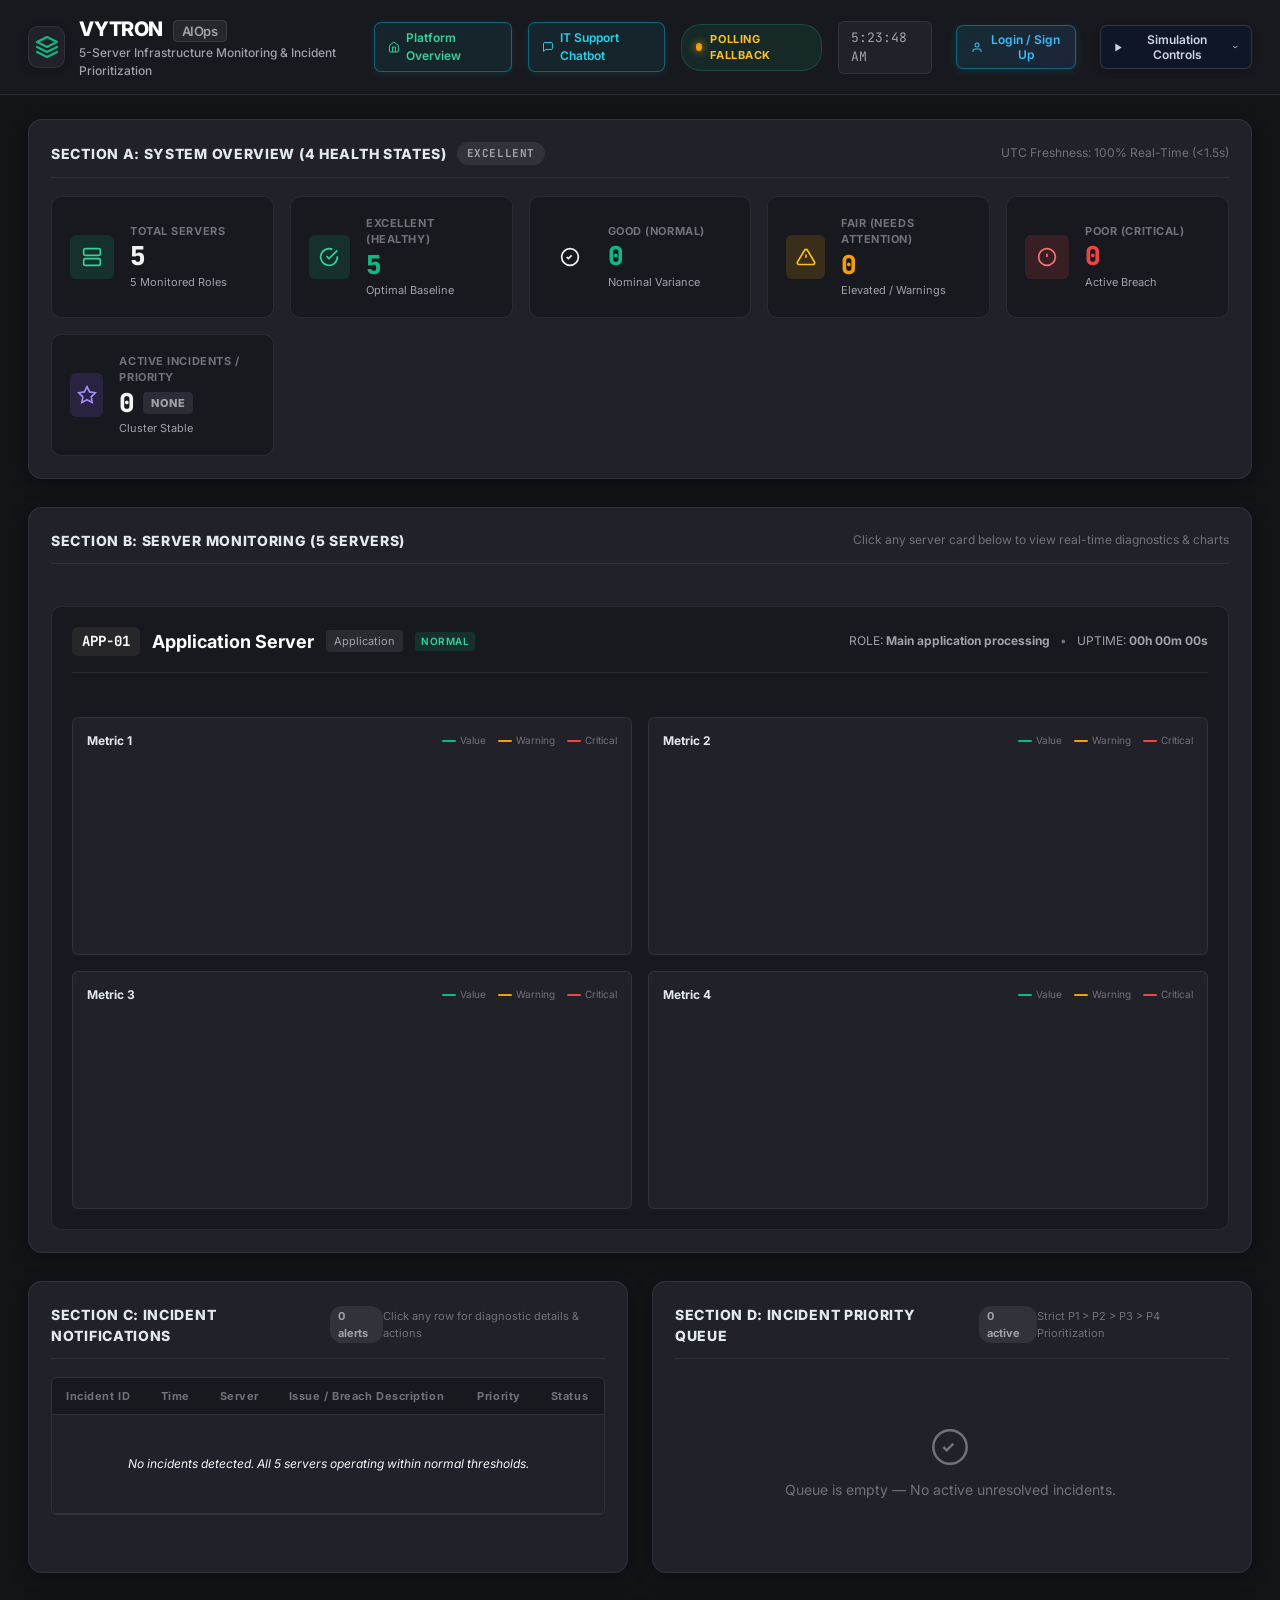
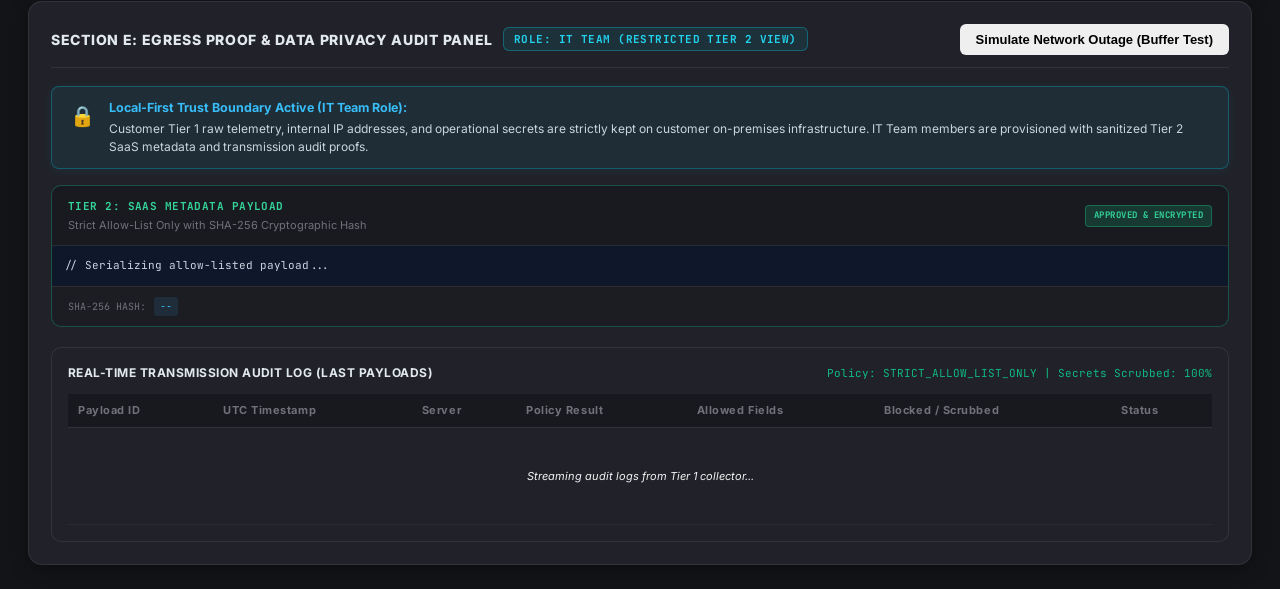
==== commit 79c45bcb: "fix(egress): ensure Tier 1 is visible side-by-side for Admin and hidden for IT Team" ====
--- a/frontend/index.html
+++ b/frontend/index.html
@@ -11,7 +11,7 @@
   <!-- Google Identity Services (OAuth 2.0 / OpenID Connect) -->
   <script src="https://accounts.google.com/gsi/client" async defer></script>
 </head>
-<body>
+<body class="role-it-team">
   <!-- Header -->
   <header class="app-header">
     <div class="brand-section">
@@ -406,7 +406,7 @@
       <!-- Live Egress Proof Display (Tier 1 Kept Local, Tier 2 SaaS Transmitted) -->
       <div class="egress-diff-grid it-team-mode" id="egressDiffGrid">
         <!-- Left: Tier 1 Raw Local Telemetry (Admin / Authorized Local Inspection Only) -->
-        <div class="egress-diff-card tier1-card" id="egressTier1Card" style="display: none;">
+        <div class="egress-diff-card tier1-card" id="egressTier1Card">
           <div class="diff-card-header">
             <div class="diff-header-title">
               <span class="diff-badge tier1-badge">TIER 1: CUSTOMER LOCAL DATA</span>
--- a/frontend/css/style.css
+++ b/frontend/css/style.css
@@ -2994,15 +2994,34 @@
 
 /* ── Role-Based UI Visibility (IT Team: Hide Customer Local Data) ─────────── */
 
-body.role-it-team .egress-diff-grid {
+body.role-it-team .egress-diff-grid,
+.egress-diff-grid.it-team-mode {
   grid-template-columns: 1fr !important;
 }
 
 body.role-it-team #egressTier1Card,
-body.role-it-team .tier1-card {
+body.role-it-team .tier1-card,
+.egress-diff-grid.it-team-mode #egressTier1Card,
+.egress-diff-grid.it-team-mode .tier1-card {
   display: none !important;
 }
 
-body.role-it-team #itPrivacyBanner {
+body.role-it-team #itPrivacyBanner,
+.egress-diff-grid.it-team-mode ~ #itPrivacyBanner {
   display: flex !important;
 }
+
+/* ── Role-Based UI Visibility (Admin: Show Both Tier 1 & Tier 2 for Comparison) ─ */
+
+body.role-admin .egress-diff-grid {
+  grid-template-columns: 1fr 1fr !important;
+}
+
+body.role-admin #egressTier1Card,
+body.role-admin .tier1-card {
+  display: block !important;
+}
+
+body.role-admin #itPrivacyBanner {
+  display: none !important;
+}
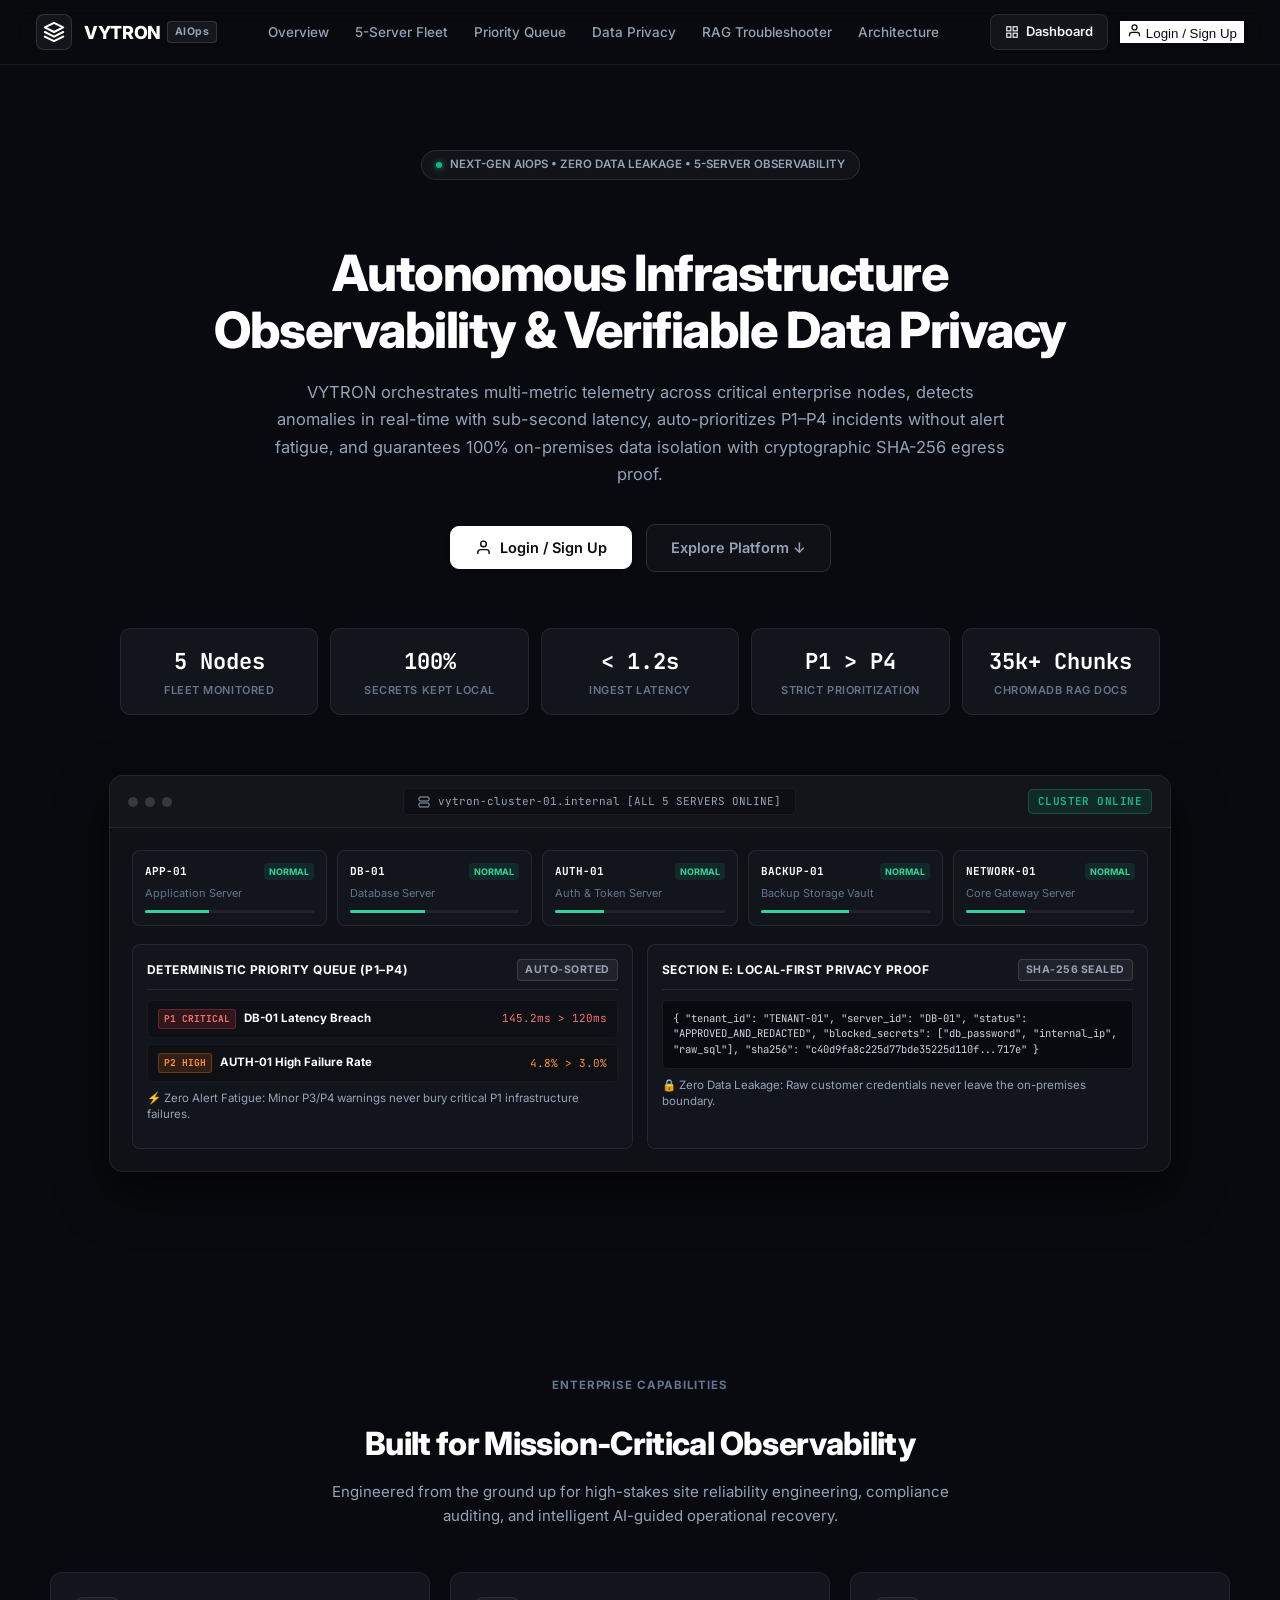
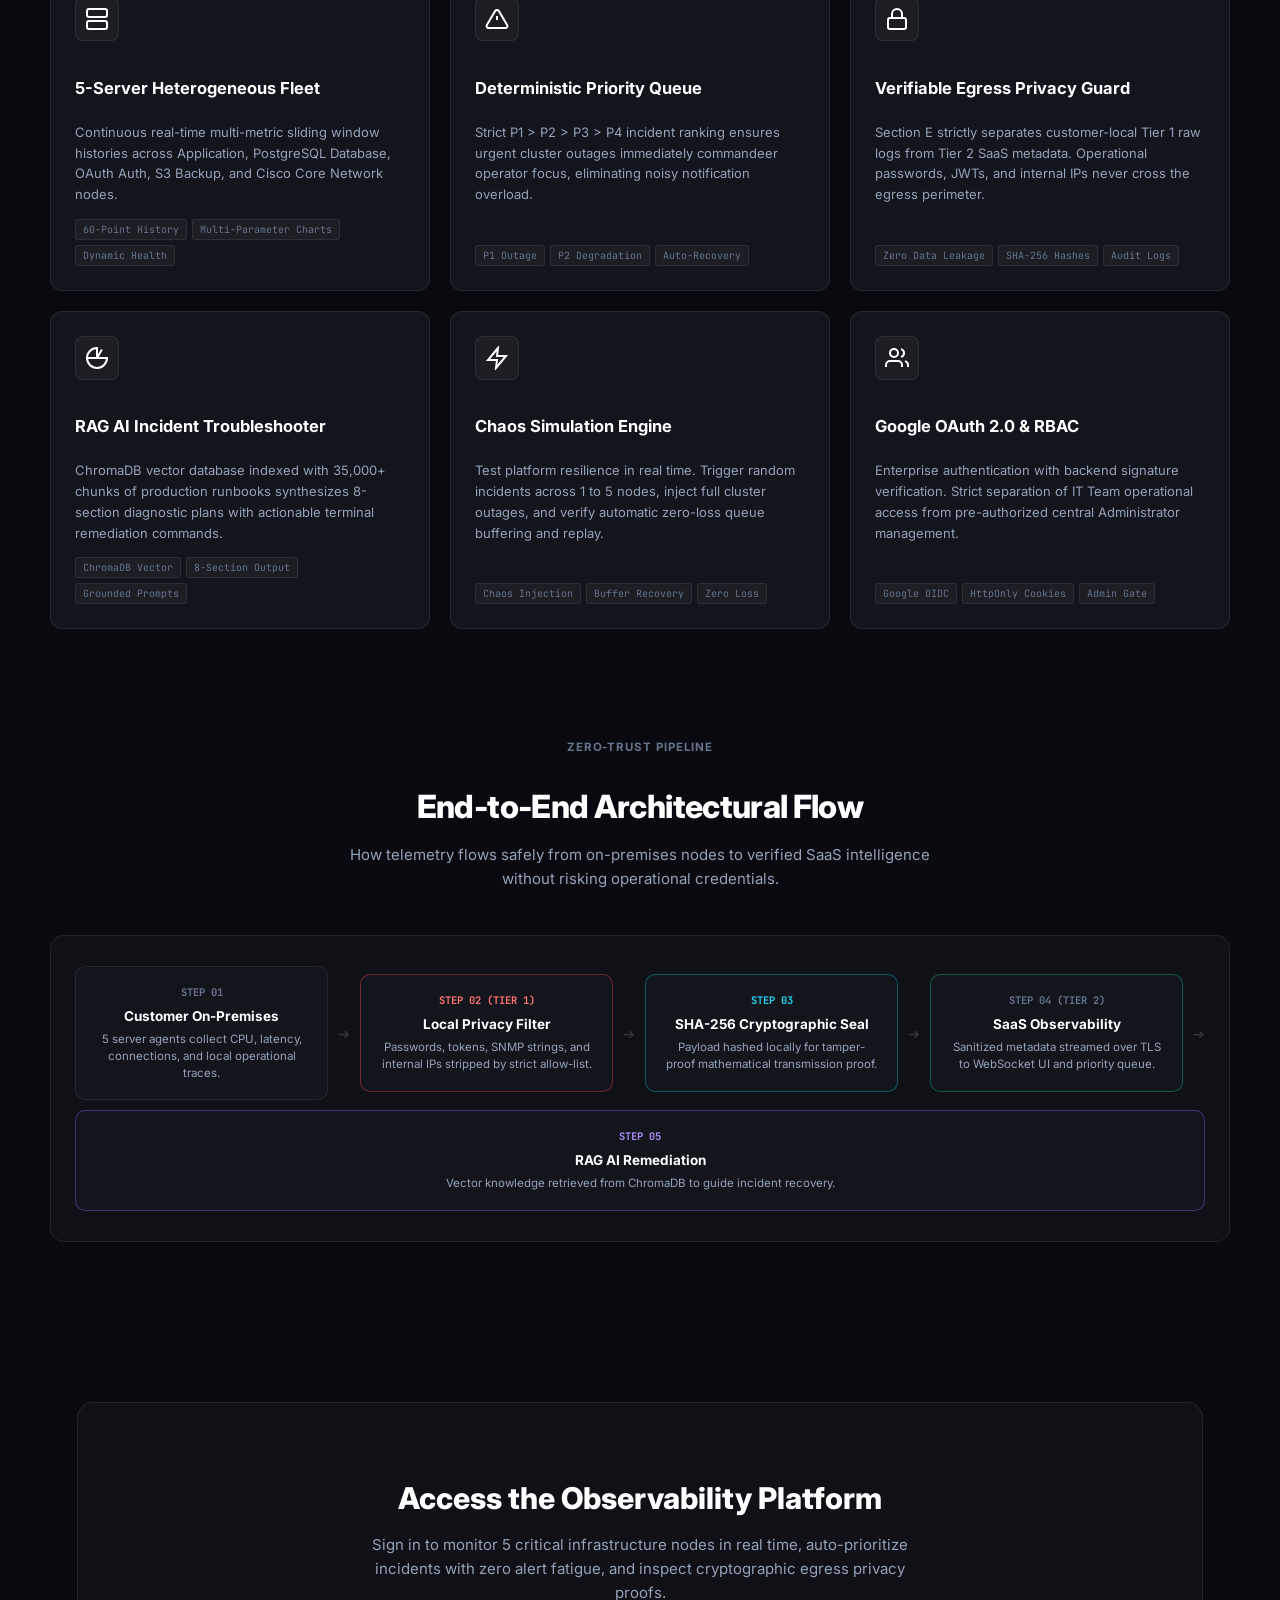
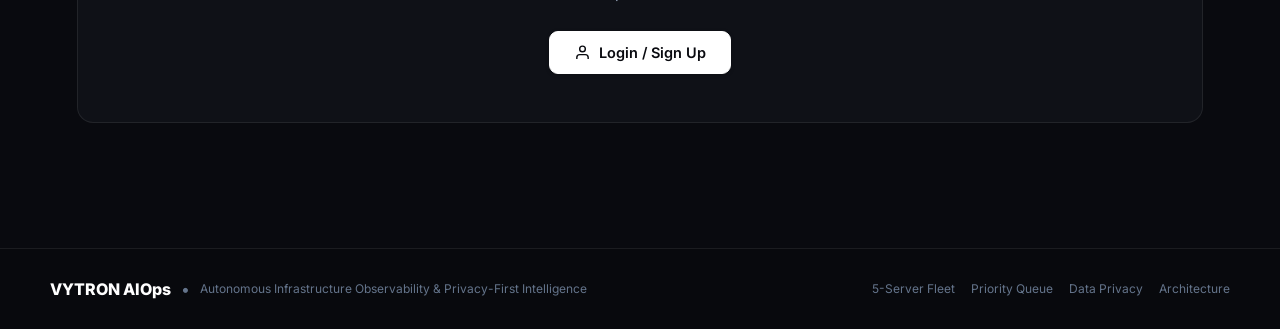
==== commit 9cca3b40: "feat(auth): enforce mandatory authentication barrier on dashboard with automatic redirect to home pa" ====
--- a/frontend/index.html
+++ b/frontend/index.html
@@ -10,6 +10,20 @@
   <link href="https://fonts.googleapis.com/css2?family=Inter:wght@400;500;600;700;800&family=JetBrains+Mono:wght@400;500;600;700&display=swap" rel="stylesheet">
   <!-- Google Identity Services (OAuth 2.0 / OpenID Connect) -->
   <script src="https://accounts.google.com/gsi/client" async defer></script>
+  <!-- Immediate Pre-Flight Dashboard Authentication Barrier -->
+  <script>
+    (function() {
+      fetch("/api/auth/me", { credentials: "same-origin" })
+        .then(function(res) {
+          if (!res.ok) {
+            window.location.replace("hero.html?auth_required=true");
+          }
+        })
+        .catch(function() {
+          window.location.replace("hero.html?auth_required=true");
+        });
+    })();
+  </script>
 </head>
 <body class="role-it-team">
   <!-- Header -->
